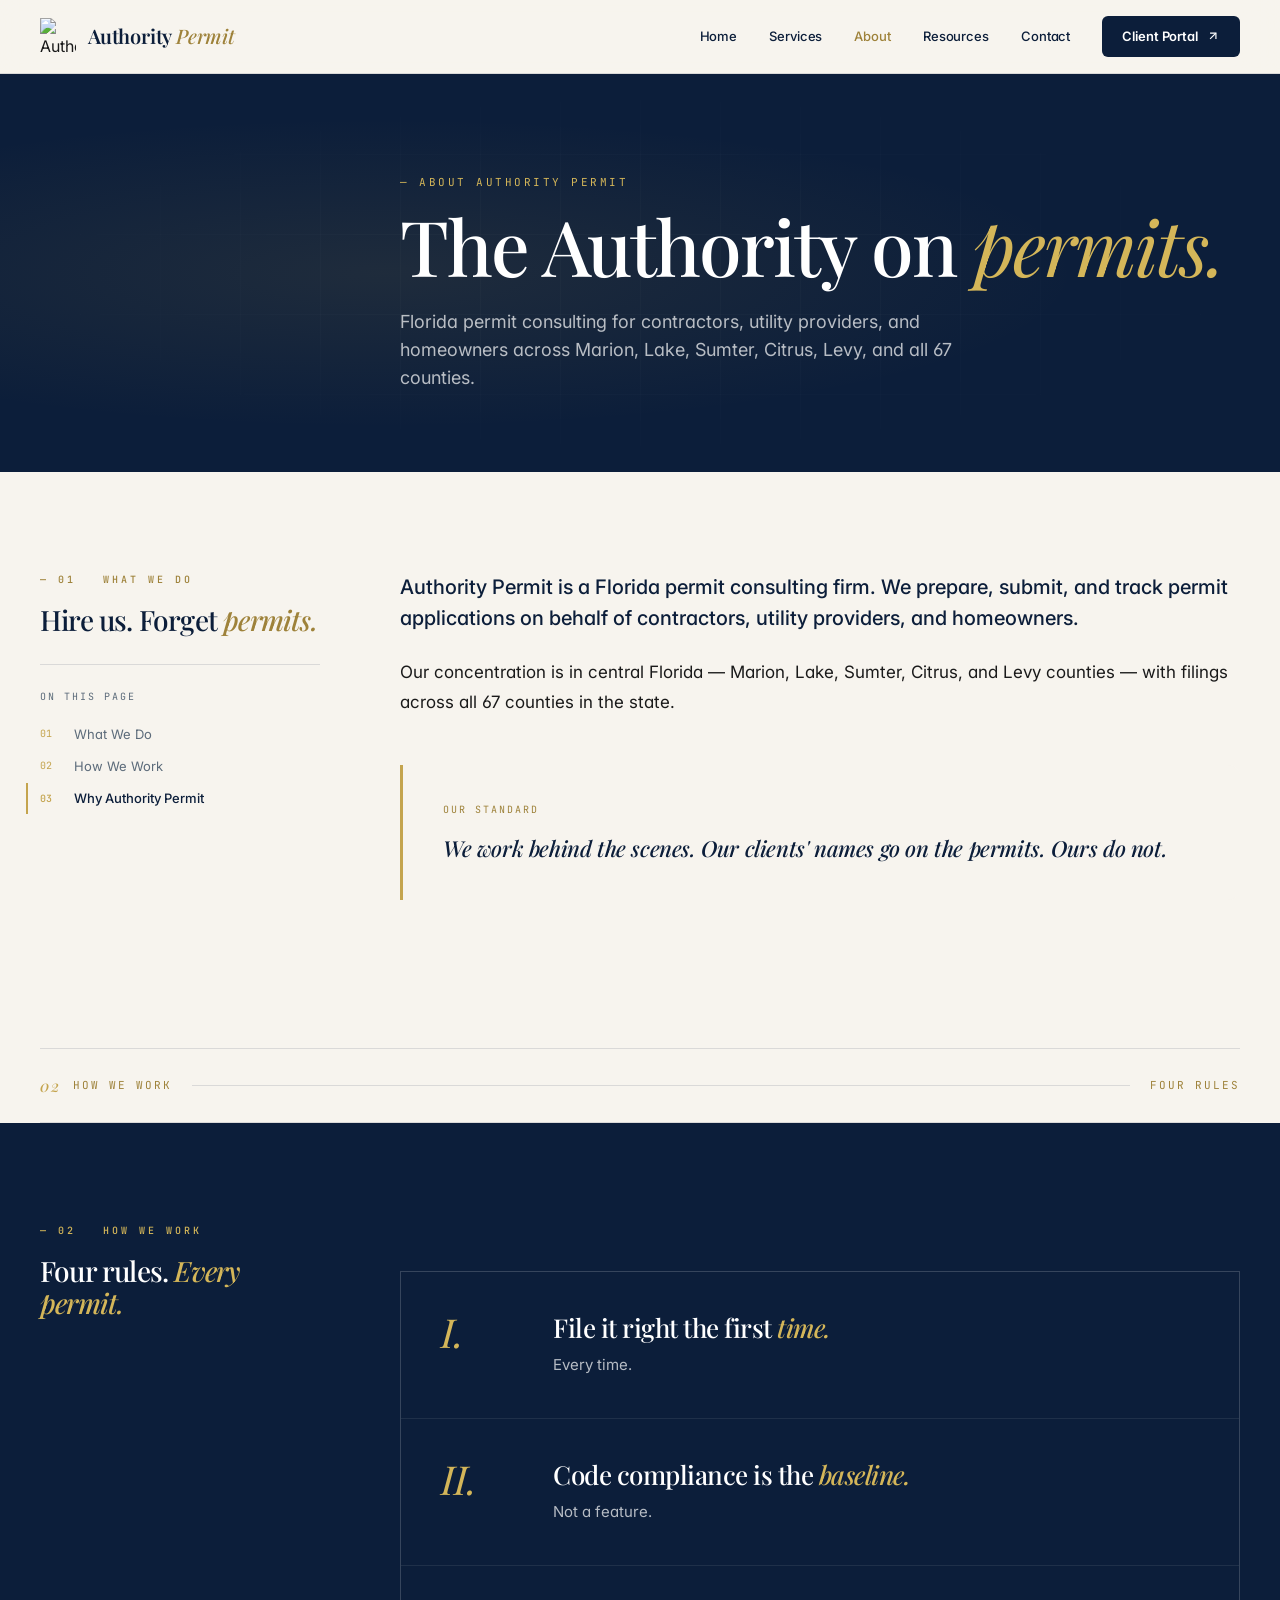
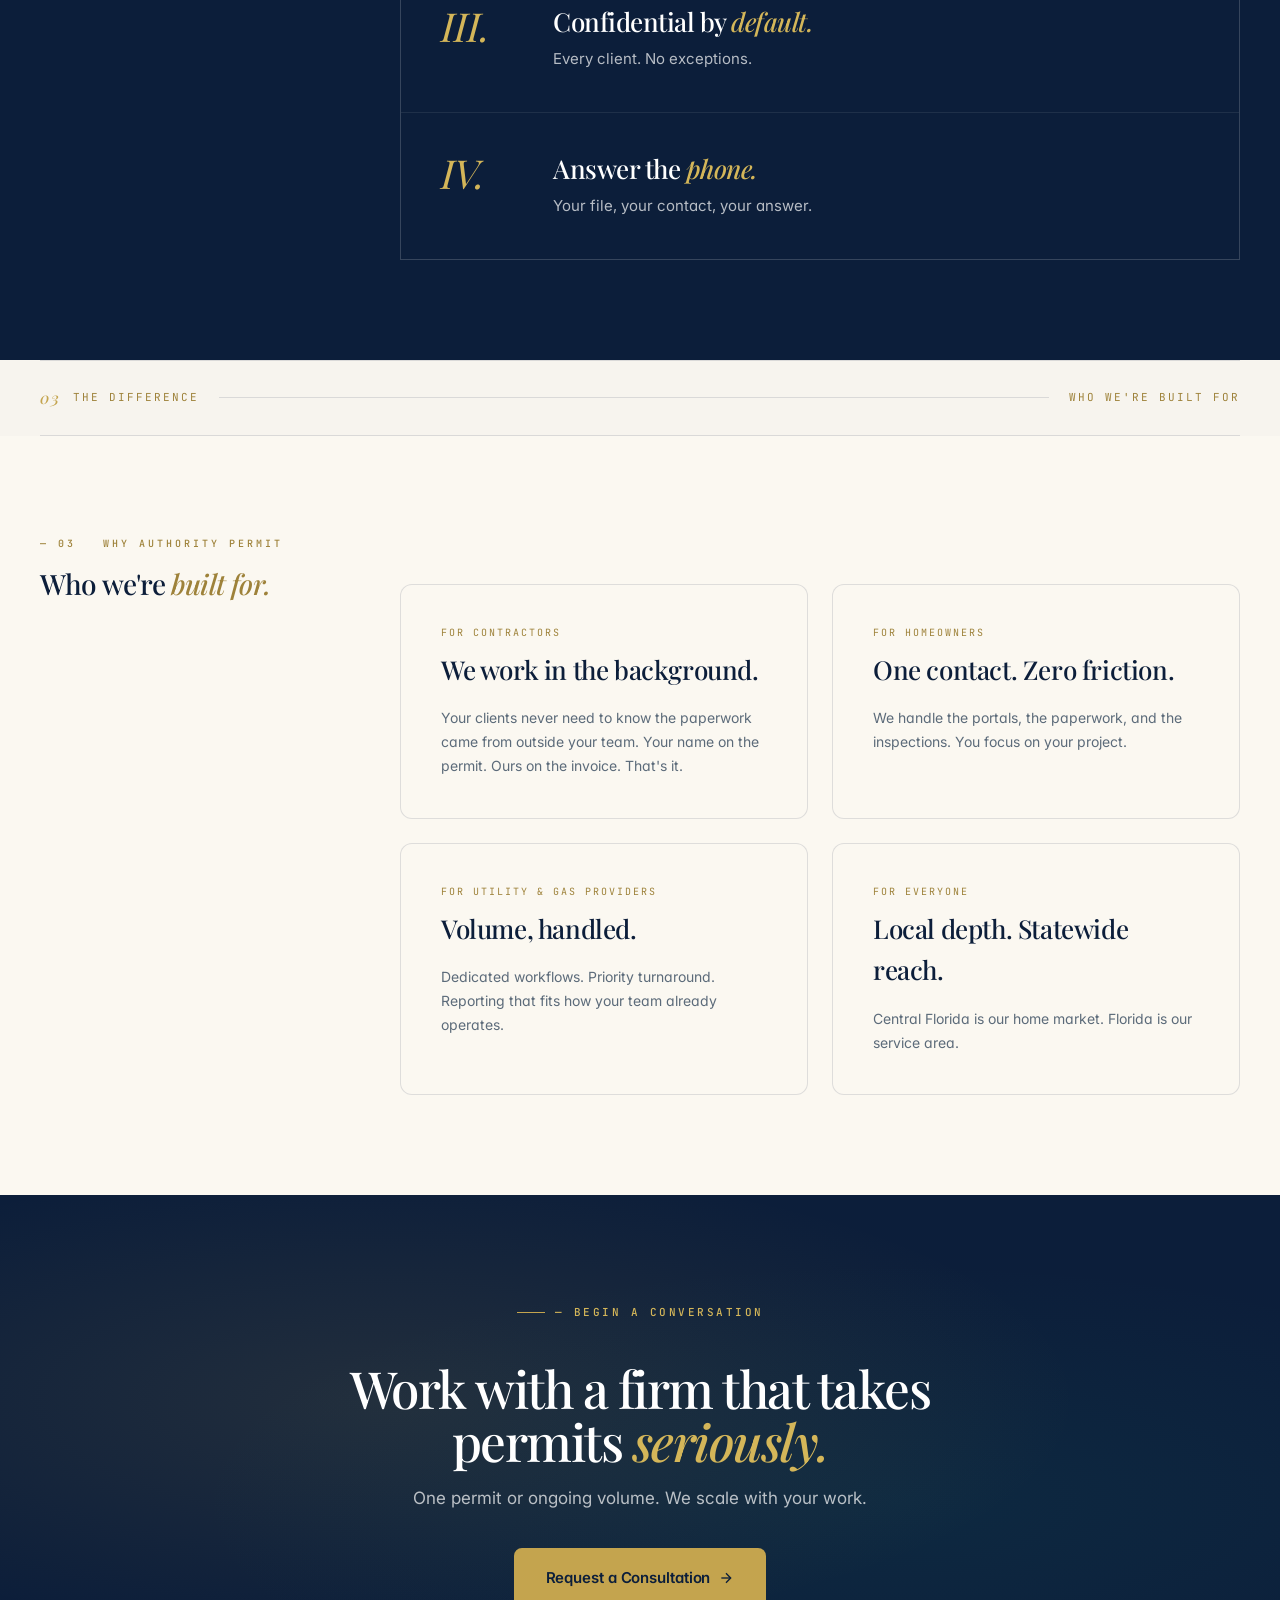
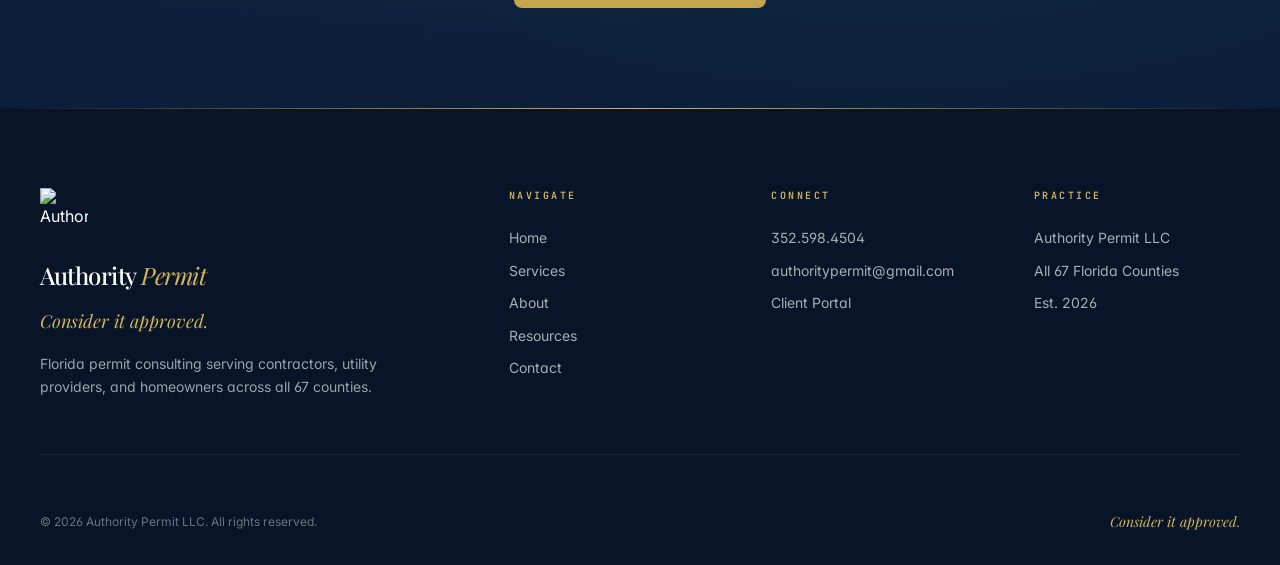
==== about.html @ 2cef074a "Add files via upload" ====
<!DOCTYPE html>
<html lang="en">
<head>
<meta charset="UTF-8">
<meta name="viewport" content="width=device-width, initial-scale=1.0">
<title>About | Authority Permit LLC &mdash; The Authority on Permits</title>
<meta name="description" content="Authority Permit is a Florida permit consulting firm serving contractors and homeowners across Marion, Lake, Sumter, Citrus, Levy, and all 67 counties. Discreet, professional, confidential.">
<meta name="keywords" content="Authority Permit LLC, Florida permit firm, central Florida permit consulting, Marion County permit firm, Lake County permit firm, Ocala permit consulting, confidential permit services Florida, permit expediter behind the scenes">
<meta name="geo.region" content="US-FL">
<meta property="og:title" content="About Authority Permit LLC">
<meta property="og:description" content="The Authority on permits. A Florida permit consulting firm serving contractors and homeowners across all 67 counties.">
<meta property="og:type" content="website">
<meta property="og:url" content="https://authoritypermit.com/about.html">
<link rel="canonical" href="https://authoritypermit.com/about.html">
<link rel="icon" type="image/png" href="logo-crest.png">
<link rel="preconnect" href="https://fonts.googleapis.com">
<link rel="preconnect" href="https://fonts.gstatic.com" crossorigin>
<link href="https://fonts.googleapis.com/css2?family=Playfair+Display:ital,wght@0,400;0,500;0,600;1,400;1,500&family=Inter:wght@400;500;600;700&family=JetBrains+Mono:wght@400;500;600&display=swap" rel="stylesheet">
<link rel="stylesheet" href="styles.css">
</head>
<body>

<nav class="topbar">
  <a href="index.html" class="topbar-brand">
    <img src="logo-crest.png" alt="Authority Permit LLC" class="topbar-logo">
    <div class="topbar-brand-name">Authority <span class="italic">Permit</span></div>
  </a>
  <button class="topbar-toggle" aria-label="Menu">
    <span></span><span></span><span></span>
  </button>
  <div class="topbar-links">
    <a href="index.html">Home</a>
    <a href="services.html">Services</a>
    <a href="about.html" class="active">About</a>
    <a href="resources.html">Resources</a>
    <a href="contact.html">Contact</a>
    <a href="https://authoritypermit.base44.app" class="topbar-cta" target="_blank" rel="noopener">
      Client Portal
      <svg viewBox="0 0 24 24" fill="none" stroke="currentColor" stroke-width="2"><line x1="7" y1="17" x2="17" y2="7"/><polyline points="7 7 17 7 17 17"/></svg>
    </a>
  </div>
</nav>

<section class="page-header">
  <div class="page-header-grid"></div>
  <div class="page-header-inner">
    <div></div>
    <div>
      <div class="page-header-meta">&mdash; About Authority Permit</div>
      <h1 class="page-title">The Authority on <span class="italic">permits.</span></h1>
      <p class="page-sub">Florida permit consulting for contractors, utility providers, and homeowners across Marion, Lake, Sumter, Citrus, Levy, and all 67 counties.</p>
    </div>
  </div>
</section>

<section class="section section-cream" id="story">
  <div class="layout">
    <aside class="sidebar">
      <div class="sidebar-eyebrow">&mdash; 01 &nbsp; What We Do</div>
      <h2 class="sidebar-title">Hire us. Forget <span class="italic">permits.</span></h2>

      <div class="sidebar-nav" data-sticky-nav>
        <div class="sidebar-nav-label">On this page</div>
        <ul class="sidebar-nav-list">
          <li class="sidebar-nav-item" data-target="story"><span class="sidebar-nav-item-num">01</span>What We Do</li>
          <li class="sidebar-nav-item" data-target="principles"><span class="sidebar-nav-item-num">02</span>How We Work</li>
          <li class="sidebar-nav-item" data-target="why"><span class="sidebar-nav-item-num">03</span>Why Authority Permit</li>
        </ul>
      </div>
    </aside>

    <div class="about-body">
      <p>Authority Permit is a Florida permit consulting firm. We prepare, submit, and track permit applications on behalf of contractors, utility providers, and homeowners.</p>
      <p>Our concentration is in central Florida &mdash; Marion, Lake, Sumter, Citrus, and Levy counties &mdash; with filings across all 67 counties in the state.</p>
      <div class="about-callout">
        <div class="about-callout-label">Our Standard</div>
        <div class="about-callout-text">We work behind the scenes. Our clients' names go on the permits. Ours do not.</div>
      </div>
    </div>
  </div>
</section>

<div class="section-divider">
  <div class="section-divider-inner">
    <span class="section-divider-mark">
      <span class="section-divider-mark-num">02</span>
      How We Work
    </span>
    <span class="section-divider-line"></span>
    <span class="section-divider-mark">Four Rules</span>
  </div>
</div>

<section class="section section-navy" id="principles">
  <div class="layout">
    <aside class="sidebar">
      <div class="sidebar-eyebrow light">&mdash; 02 &nbsp; How We Work</div>
      <h2 class="sidebar-title light">Four rules. <span class="italic">Every permit.</span></h2>
    </aside>

    <div>
      <div class="principles-stack">
        <div class="principle-row">
          <div class="principle-row-num">I.</div>
          <div>
            <h3>File it right the first <span class="italic">time.</span></h3>
            <p>Every time.</p>
          </div>
        </div>
        <div class="principle-row">
          <div class="principle-row-num">II.</div>
          <div>
            <h3>Code compliance is the <span class="italic">baseline.</span></h3>
            <p>Not a feature.</p>
          </div>
        </div>
        <div class="principle-row">
          <div class="principle-row-num">III.</div>
          <div>
            <h3>Confidential by <span class="italic">default.</span></h3>
            <p>Every client. No exceptions.</p>
          </div>
        </div>
        <div class="principle-row">
          <div class="principle-row-num">IV.</div>
          <div>
            <h3>Answer the <span class="italic">phone.</span></h3>
            <p>Your file, your contact, your answer.</p>
          </div>
        </div>
      </div>
    </div>
  </div>
</section>

<div class="section-divider">
  <div class="section-divider-inner">
    <span class="section-divider-mark">
      <span class="section-divider-mark-num">03</span>
      The Difference
    </span>
    <span class="section-divider-line"></span>
    <span class="section-divider-mark">Who We're Built For</span>
  </div>
</div>

<section class="section section-ivory" id="why">
  <div class="layout">
    <aside class="sidebar">
      <div class="sidebar-eyebrow">&mdash; 03 &nbsp; Why Authority Permit</div>
      <h2 class="sidebar-title">Who we're <span class="italic">built for.</span></h2>
    </aside>

    <div>
      <div class="leadership-stack">
        <div class="leader-card">
          <div class="leader-role">For Contractors</div>
          <h3>We work in the <span class="italic">background.</span></h3>
          <p>Your clients never need to know the paperwork came from outside your team. Your name on the permit. Ours on the invoice. That's it.</p>
        </div>
        <div class="leader-card">
          <div class="leader-role">For Homeowners</div>
          <h3>One contact. <span class="italic">Zero friction.</span></h3>
          <p>We handle the portals, the paperwork, and the inspections. You focus on your project.</p>
        </div>
        <div class="leader-card">
          <div class="leader-role">For Utility &amp; Gas Providers</div>
          <h3>Volume, <span class="italic">handled.</span></h3>
          <p>Dedicated workflows. Priority turnaround. Reporting that fits how your team already operates.</p>
        </div>
        <div class="leader-card">
          <div class="leader-role">For Everyone</div>
          <h3>Local depth. <span class="italic">Statewide reach.</span></h3>
          <p>Central Florida is our home market. Florida is our service area.</p>
        </div>
      </div>
    </div>
  </div>
</section>

<section class="cta-band">
  <div class="cta-band-inner">
    <div class="section-eyebrow light" style="justify-content: center;">&mdash; Begin a Conversation</div>
    <h2 class="cta-band-title">Work with a firm that takes permits <span class="italic">seriously.</span></h2>
    <p class="cta-band-text">One permit or ongoing volume. We scale with your work.</p>
    <a href="contact.html" class="btn btn-gold btn-lg">
      Request a Consultation
      <svg viewBox="0 0 24 24" fill="none" stroke="currentColor" stroke-width="2"><line x1="5" y1="12" x2="19" y2="12"/><polyline points="12 5 19 12 12 19"/></svg>
    </a>
  </div>
</section>

<footer class="footer">
  <div class="footer-inner">
    <div class="footer-top">
      <div class="footer-brand-block">
        <img src="logo-crest.png" alt="Authority Permit" class="footer-logo">
        <div class="footer-brand-name">Authority <span class="italic">Permit</span></div>
        <div class="footer-tagline">Consider it approved.</div>
        <p class="footer-desc">Florida permit consulting serving contractors, utility providers, and homeowners across all 67 counties.</p>
      </div>
      <div class="footer-col">
        <h4>Navigate</h4>
        <a href="index.html">Home</a>
        <a href="services.html">Services</a>
        <a href="about.html">About</a>
        <a href="resources.html">Resources</a>
        <a href="contact.html">Contact</a>
      </div>
      <div class="footer-col">
        <h4>Connect</h4>
        <a href="tel:3525984504">352.598.4504</a>
        <a href="mailto:authoritypermit@gmail.com">authoritypermit@gmail.com</a>
        <a href="https://authoritypermit.base44.app" target="_blank" rel="noopener">Client Portal</a>
      </div>
      <div class="footer-col">
        <h4>Practice</h4>
        <div class="footer-item">Authority Permit LLC</div>
        <div class="footer-item">All 67 Florida Counties</div>
        <div class="footer-item">Est. 2026</div>
      </div>
    </div>
    <div class="footer-bottom">
      <div>&copy; 2026 Authority Permit LLC. All rights reserved.</div>
      <div class="footer-bottom-tagline">Consider it approved.</div>
    </div>
  </div>
</footer>

<script src="script.js"></script>
</body>
</html>
---- styles.css ----
/* ============================================================
   AUTHORITY PERMIT LLC — v3
   Authoritative. Modern. Efficient.
   ============================================================ */

:root {
  --navy: #0C1E3A;
  --navy-deep: #081529;
  --navy-mid: #163350;
  --navy-light: #1E4267;
  --teal: #1A8A7D;
  --teal-pale: #E8F6F4;
  --gold: #C4A44E;
  --gold-bright: #D4B659;
  --gold-deep: #9E823A;
  --gold-pale: #F4ECD4;
  --cream: #F7F4EE;
  --cream-warm: #EFE9DC;
  --ivory: #FBF8F1;
  --charcoal: #1A1A1A;
  --slate: #5C6B7A;
  --slate-light: #8CA3B8;
  --rule: rgba(12, 30, 58, 0.12);
  --rule-strong: rgba(12, 30, 58, 0.2);

  --serif: 'Playfair Display', Georgia, serif;
  --sans: 'Inter', -apple-system, BlinkMacSystemFont, sans-serif;
  --mono: 'JetBrains Mono', 'SF Mono', Menlo, monospace;

  --sidebar-width: 280px;
  --content-max: 820px;
}

* { margin: 0; padding: 0; box-sizing: border-box; }
html { scroll-behavior: smooth; }

body {
  font-family: var(--sans);
  background: var(--cream);
  color: var(--charcoal);
  -webkit-font-smoothing: antialiased;
  -moz-osx-font-smoothing: grayscale;
  line-height: 1.6;
  font-feature-settings: 'ss01', 'cv11';
  overflow-x: hidden;
}

img { max-width: 100%; display: block; }
a { color: inherit; text-decoration: none; }

/* ============================================================
   TOP BAR (minimal, sticky)
   ============================================================ */

.topbar {
  position: sticky;
  top: 0;
  z-index: 100;
  background: rgba(247, 244, 238, 0.95);
  backdrop-filter: blur(20px);
  -webkit-backdrop-filter: blur(20px);
  border-bottom: 1px solid var(--rule);
  padding: 16px 40px;
  display: flex;
  align-items: center;
  justify-content: space-between;
  gap: 24px;
}

.topbar-brand {
  display: flex;
  align-items: center;
  gap: 12px;
}
.topbar-logo {
  width: 36px;
  height: 36px;
}
.topbar-brand-name {
  font-family: var(--serif);
  font-size: 20px;
  font-weight: 600;
  color: var(--navy);
  letter-spacing: -0.2px;
}
.topbar-brand-name .italic {
  font-style: italic;
  color: var(--gold-deep);
  font-weight: 500;
}

.topbar-links {
  display: flex;
  align-items: center;
  gap: 32px;
}
.topbar-links a {
  font-size: 13px;
  font-weight: 500;
  color: var(--navy);
  letter-spacing: -0.1px;
  transition: color 0.2s;
}
.topbar-links a:hover { color: var(--gold-deep); }
.topbar-links a.active { color: var(--gold-deep); }

.topbar-cta {
  background: var(--navy) !important;
  color: white !important;
  padding: 10px 20px !important;
  border-radius: 6px;
  font-weight: 600 !important;
  font-size: 13px !important;
  display: inline-flex;
  align-items: center;
  gap: 8px;
  transition: all 0.2s !important;
}
.topbar-cta:hover {
  background: var(--gold-deep) !important;
  color: white !important;
}
.topbar-cta svg { width: 14px; height: 14px; }

.topbar-toggle {
  display: none;
  background: none;
  border: none;
  cursor: pointer;
  padding: 8px;
  flex-direction: column;
  gap: 5px;
}
.topbar-toggle span {
  display: block;
  width: 22px;
  height: 2px;
  background: var(--navy);
}

/* ============================================================
   HERO
   ============================================================ */

.hero {
  position: relative;
  background: var(--navy);
  color: white;
  padding: 120px 40px 100px;
  overflow: hidden;
}

.hero-bg {
  position: absolute;
  inset: 0;
  pointer-events: none;
  background:
    radial-gradient(ellipse at 25% 40%, rgba(26, 138, 125, 0.15) 0%, transparent 55%),
    radial-gradient(ellipse at 75% 60%, rgba(196, 164, 78, 0.1) 0%, transparent 55%);
}

.hero-grid {
  position: absolute;
  inset: 0;
  background-image:
    linear-gradient(rgba(255,255,255,0.025) 1px, transparent 1px),
    linear-gradient(90deg, rgba(255,255,255,0.025) 1px, transparent 1px);
  background-size: 80px 80px;
  mask-image: radial-gradient(ellipse at center, black 30%, transparent 75%);
  -webkit-mask-image: radial-gradient(ellipse at center, black 30%, transparent 75%);
}

.hero-inner {
  position: relative;
  z-index: 2;
  max-width: 900px;
  margin: 0 auto;
  text-align: center;
}

.hero-inner .hero-tag,
.hero-inner .hero-actions {
  justify-content: center;
}

.hero-inner .hero-sub {
  margin-left: auto;
  margin-right: auto;
}

.hero-tag {
  display: inline-flex;
  align-items: center;
  gap: 10px;
  padding: 6px 14px;
  background: rgba(196, 164, 78, 0.12);
  border: 1px solid rgba(196, 164, 78, 0.3);
  border-radius: 100px;
  margin-bottom: 32px;
}
.hero-tag-dot {
  width: 6px;
  height: 6px;
  background: var(--gold-bright);
  border-radius: 50%;
  box-shadow: 0 0 8px var(--gold-bright);
  animation: pulse 2s ease-in-out infinite;
}
@keyframes pulse {
  0%, 100% { opacity: 1; }
  50% { opacity: 0.4; }
}
.hero-tag-text {
  font-size: 12px;
  font-weight: 500;
  color: var(--gold-bright);
  letter-spacing: 0.5px;
}

.hero-title {
  font-family: var(--serif);
  font-size: clamp(48px, 6.5vw, 88px);
  font-weight: 500;
  line-height: 1;
  letter-spacing: -2px;
  color: white;
  margin-bottom: 28px;
}
.hero-title .italic {
  font-style: italic;
  font-weight: 400;
  color: var(--gold-bright);
}

.hero-sub {
  font-size: 18px;
  color: rgba(255, 255, 255, 0.75);
  line-height: 1.6;
  max-width: 540px;
  margin-bottom: 40px;
  font-weight: 400;
}

.hero-actions {
  display: flex;
  gap: 12px;
  flex-wrap: wrap;
}

.hero-meta {
  position: relative;
  padding: 36px;
  background: rgba(255, 255, 255, 0.03);
  border: 1px solid rgba(196, 164, 78, 0.2);
  border-radius: 16px;
  backdrop-filter: blur(8px);
}
.hero-meta::before {
  content: '';
  position: absolute;
  top: -1px;
  left: 20%;
  right: 20%;
  height: 1px;
  background: linear-gradient(90deg, transparent, var(--gold-bright), transparent);
}

.hero-meta-label {
  font-family: var(--mono);
  font-size: 11px;
  color: var(--gold-bright);
  letter-spacing: 2px;
  text-transform: uppercase;
  margin-bottom: 20px;
}

.hero-meta-stats {
  display: grid;
  gap: 24px;
}

.hero-stat {
  padding-bottom: 20px;
  border-bottom: 1px solid rgba(255, 255, 255, 0.08);
}
.hero-stat:last-child { padding-bottom: 0; border-bottom: none; }

.hero-stat-value {
  font-family: var(--serif);
  font-size: 36px;
  font-weight: 500;
  color: white;
  line-height: 1;
  margin-bottom: 6px;
  letter-spacing: -1px;
}
.hero-stat-value .italic {
  font-style: italic;
  color: var(--gold-bright);
}
.hero-stat-label {
  font-size: 13px;
  color: rgba(255, 255, 255, 0.6);
  letter-spacing: 0.2px;
}

/* ============================================================
   BUTTONS
   ============================================================ */

.btn {
  display: inline-flex;
  align-items: center;
  justify-content: center;
  gap: 8px;
  padding: 14px 24px;
  font-family: var(--sans);
  font-size: 14px;
  font-weight: 600;
  letter-spacing: -0.1px;
  border: none;
  border-radius: 8px;
  cursor: pointer;
  transition: all 0.2s cubic-bezier(0.4, 0, 0.2, 1);
  text-decoration: none;
  white-space: nowrap;
}
.btn svg { width: 16px; height: 16px; }

.btn-gold {
  background: var(--gold);
  color: var(--navy);
}
.btn-gold:hover {
  background: var(--gold-bright);
  transform: translateY(-1px);
  box-shadow: 0 8px 24px rgba(196, 164, 78, 0.3);
}

.btn-outline-light {
  background: rgba(255, 255, 255, 0.05);
  color: white;
  border: 1px solid rgba(255, 255, 255, 0.2);
  backdrop-filter: blur(8px);
}
.btn-outline-light:hover {
  background: rgba(255, 255, 255, 0.1);
  border-color: var(--gold-bright);
}

.btn-navy {
  background: var(--navy);
  color: white;
}
.btn-navy:hover {
  background: var(--navy-deep);
  transform: translateY(-1px);
  box-shadow: 0 8px 24px rgba(12, 30, 58, 0.25);
}

.btn-ghost-dark {
  background: transparent;
  color: var(--navy);
  border: 1px solid var(--rule-strong);
}
.btn-ghost-dark:hover {
  background: var(--navy);
  color: white;
  border-color: var(--navy);
}

.btn-lg { padding: 18px 32px; font-size: 15px; }
.btn-full { width: 100%; }

/* ============================================================
   SECTION SYSTEM WITH DISTINCTIVE BREAKS
   ============================================================ */

.section {
  padding: 100px 40px;
  position: relative;
}

.section-cream { background: var(--cream); }
.section-ivory { background: var(--ivory); }
.section-navy { background: var(--navy); color: white; }

/* Distinctive section breaks */
.section-break-top {
  position: absolute;
  top: -1px;
  left: 0;
  right: 0;
  height: 80px;
  pointer-events: none;
  overflow: hidden;
}

.section-divider {
  display: flex;
  align-items: center;
  justify-content: center;
  padding: 0 40px;
  margin: 0;
  position: relative;
  background: inherit;
}

.section-divider-inner {
  max-width: 1200px;
  width: 100%;
  display: flex;
  align-items: center;
  gap: 20px;
  padding: 24px 0;
  border-top: 1px solid var(--rule);
  border-bottom: 1px solid var(--rule);
}

.section-divider-mark {
  display: flex;
  align-items: center;
  gap: 12px;
  font-family: var(--mono);
  font-size: 11px;
  letter-spacing: 2px;
  color: var(--gold-deep);
  text-transform: uppercase;
}
.section-divider-mark-num {
  font-family: var(--serif);
  font-style: italic;
  font-size: 16px;
  color: var(--gold);
  font-weight: 500;
}
.section-divider-line {
  flex: 1;
  height: 1px;
  background: var(--rule);
}

/* ============================================================
   LAYOUT WITH STICKY SIDEBAR
   ============================================================ */

.layout {
  max-width: 1280px;
  margin: 0 auto;
  display: grid;
  grid-template-columns: var(--sidebar-width) 1fr;
  gap: 80px;
  align-items: start;
}

.sidebar {
  position: sticky;
  top: 100px;
  align-self: start;
}

.sidebar-eyebrow {
  font-family: var(--mono);
  font-size: 10px;
  font-weight: 500;
  letter-spacing: 3px;
  color: var(--gold-deep);
  text-transform: uppercase;
  margin-bottom: 16px;
}
.sidebar-eyebrow.light { color: var(--gold-bright); }

.sidebar-title {
  font-family: var(--serif);
  font-size: 28px;
  font-weight: 500;
  color: var(--navy);
  line-height: 1.15;
  letter-spacing: -0.8px;
  margin-bottom: 20px;
}
.sidebar-title.light { color: white; }
.sidebar-title .italic {
  font-style: italic;
  color: var(--gold-deep);
}
.sidebar-title.light .italic { color: var(--gold-bright); }

.sidebar-text {
  font-size: 14px;
  color: var(--slate);
  line-height: 1.65;
  margin-bottom: 24px;
}
.sidebar-text.light { color: rgba(255, 255, 255, 0.7); }

.sidebar-nav {
  margin-top: 28px;
  border-top: 1px solid var(--rule);
  padding-top: 24px;
}
.sidebar-nav.light { border-color: rgba(255, 255, 255, 0.1); }

.sidebar-nav-label {
  font-family: var(--mono);
  font-size: 10px;
  letter-spacing: 2px;
  color: var(--slate);
  text-transform: uppercase;
  margin-bottom: 14px;
}
.sidebar-nav.light .sidebar-nav-label { color: rgba(255, 255, 255, 0.5); }

.sidebar-nav-list {
  list-style: none;
  padding: 0;
  display: flex;
  flex-direction: column;
  gap: 2px;
}

.sidebar-nav-item {
  display: flex;
  align-items: center;
  gap: 10px;
  padding: 6px 0;
  font-size: 13px;
  color: var(--slate);
  line-height: 1.4;
  cursor: pointer;
  transition: all 0.2s;
  border-left: 2px solid transparent;
  padding-left: 12px;
  margin-left: -14px;
}
.sidebar-nav.light .sidebar-nav-item { color: rgba(255, 255, 255, 0.55); }

.sidebar-nav-item-num {
  font-family: var(--mono);
  font-size: 10px;
  color: var(--gold);
  min-width: 24px;
}

.sidebar-nav-item:hover {
  color: var(--navy);
}
.sidebar-nav.light .sidebar-nav-item:hover {
  color: white;
}

.sidebar-nav-item.active {
  color: var(--navy);
  border-left-color: var(--gold);
  font-weight: 500;
}
.sidebar-nav.light .sidebar-nav-item.active {
  color: white;
}

/* ============================================================
   SECTION HEADERS & TYPOGRAPHY
   ============================================================ */

.section-eyebrow {
  display: inline-flex;
  align-items: center;
  gap: 10px;
  font-family: var(--mono);
  font-size: 11px;
  font-weight: 500;
  letter-spacing: 2.5px;
  color: var(--gold-deep);
  text-transform: uppercase;
  margin-bottom: 20px;
}
.section-eyebrow.light { color: var(--gold-bright); }

.section-eyebrow::before {
  content: '';
  width: 28px;
  height: 1px;
  background: var(--gold);
}

.section-title {
  font-family: var(--serif);
  font-size: clamp(32px, 4vw, 52px);
  font-weight: 500;
  line-height: 1.05;
  letter-spacing: -1.4px;
  color: var(--navy);
  margin-bottom: 24px;
}
.section-title.light { color: white; }
.section-title .italic {
  font-style: italic;
  font-weight: 400;
  color: var(--gold-deep);
}
.section-title.light .italic { color: var(--gold-bright); }

.section-lede {
  font-size: 18px;
  color: var(--slate);
  line-height: 1.55;
  max-width: 620px;
  font-weight: 400;
}
.section-lede.light { color: rgba(255, 255, 255, 0.7); }

/* ============================================================
   HOMEPAGE VALUE CARDS
   ============================================================ */

.value-stack {
  display: grid;
  gap: 1px;
  background: var(--rule);
  border: 1px solid var(--rule);
  margin-top: 48px;
}

.value-row {
  display: grid;
  grid-template-columns: 80px 1fr auto;
  gap: 32px;
  padding: 36px 40px;
  background: var(--ivory);
  align-items: center;
  transition: all 0.25s;
  position: relative;
}
.value-row:hover {
  background: white;
}

.value-row-num {
  font-family: var(--serif);
  font-size: 40px;
  font-style: italic;
  font-weight: 400;
  color: var(--gold);
  line-height: 1;
  letter-spacing: -1px;
}

.value-row-body h3 {
  font-family: var(--serif);
  font-size: 24px;
  font-weight: 500;
  color: var(--navy);
  margin-bottom: 6px;
  line-height: 1.2;
  letter-spacing: -0.4px;
}

.value-row-body p {
  font-size: 14px;
  color: var(--slate);
  line-height: 1.55;
  max-width: 620px;
}

.value-row-arrow {
  width: 36px;
  height: 36px;
  border: 1px solid var(--rule);
  border-radius: 50%;
  display: flex;
  align-items: center;
  justify-content: center;
  color: var(--slate);
  transition: all 0.25s;
  flex-shrink: 0;
}
.value-row:hover .value-row-arrow {
  background: var(--navy);
  border-color: var(--navy);
  color: var(--gold-bright);
}
.value-row-arrow svg { width: 14px; height: 14px; }

/* ============================================================
   SERVICES GRID
   ============================================================ */

.services-grid {
  display: grid;
  grid-template-columns: repeat(3, 1fr);
  gap: 1px;
  background: rgba(255, 255, 255, 0.08);
  border: 1px solid rgba(255, 255, 255, 0.1);
  margin-top: 48px;
}

.service-card {
  background: var(--navy);
  padding: 36px 32px;
  transition: all 0.3s;
  position: relative;
  cursor: default;
  display: flex;
  flex-direction: column;
  gap: 14px;
  min-height: 220px;
}
.service-card:hover {
  background: var(--navy-mid);
}

.service-card-num {
  font-family: var(--mono);
  font-size: 11px;
  color: var(--gold-bright);
  letter-spacing: 2px;
  font-weight: 500;
}

.service-card h3 {
  font-family: var(--serif);
  font-size: 22px;
  color: white;
  font-weight: 500;
  line-height: 1.2;
  letter-spacing: -0.4px;
  margin-top: auto;
}

.service-card p {
  font-size: 14px;
  color: rgba(255, 255, 255, 0.65);
  line-height: 1.55;
}

.service-card-tag {
  position: absolute;
  top: 16px;
  right: 16px;
  padding: 4px 10px;
  background: rgba(196, 164, 78, 0.15);
  border: 1px solid rgba(196, 164, 78, 0.3);
  border-radius: 100px;
  font-family: var(--mono);
  font-size: 9px;
  font-weight: 600;
  letter-spacing: 1px;
  color: var(--gold-bright);
  text-transform: uppercase;
}

/* ============================================================
   SERVICE AREA BAND (SEO)
   ============================================================ */

.service-area-band {
  background: var(--ivory);
  padding: 80px 40px;
  border-top: 1px solid var(--rule);
}

.service-area-inner {
  max-width: 1200px;
  margin: 0 auto;
}

.service-area-title {
  font-family: var(--serif);
  font-size: clamp(28px, 3.2vw, 40px);
  color: var(--navy);
  font-weight: 500;
  line-height: 1.1;
  letter-spacing: -1px;
  margin: 16px 0 14px;
}
.service-area-title .italic {
  font-style: italic;
  color: var(--gold-deep);
}

.service-area-lede {
  font-size: 16px;
  color: var(--slate);
  line-height: 1.6;
  max-width: 720px;
  margin-bottom: 40px;
}

.service-area-grid {
  display: grid;
  grid-template-columns: repeat(3, 1fr);
  gap: 1px;
  background: var(--rule);
  border: 1px solid var(--rule);
}

.area-region {
  background: white;
  padding: 24px 28px;
  transition: background 0.2s;
}
.area-region:hover {
  background: var(--cream);
}

.area-region-highlight {
  background: var(--navy);
  color: white;
}
.area-region-highlight:hover { background: var(--navy-mid); }

.area-region-name {
  font-family: var(--serif);
  font-size: 20px;
  color: var(--navy);
  font-weight: 500;
  letter-spacing: -0.3px;
  margin-bottom: 6px;
}
.area-region-highlight .area-region-name {
  color: white;
}

.area-region-cities {
  font-size: 13px;
  color: var(--slate);
  line-height: 1.5;
}
.area-region-highlight .area-region-cities {
  color: var(--gold-bright);
  font-family: var(--mono);
  font-size: 11px;
  letter-spacing: 1px;
  text-transform: uppercase;
  font-weight: 500;
}

@media (max-width: 900px) {
  .service-area-grid { grid-template-columns: repeat(2, 1fr); }
}
@media (max-width: 560px) {
  .service-area-grid { grid-template-columns: 1fr; }
}

/* ============================================================
   PORTAL BAND
   ============================================================ */

.portal-band {
  background: var(--cream-warm);
  padding: 80px 40px;
  border-top: 1px solid var(--rule);
  border-bottom: 1px solid var(--rule);
}

.portal-band-inner {
  max-width: 1200px;
  margin: 0 auto;
  display: grid;
  grid-template-columns: 1fr auto;
  gap: 48px;
  align-items: center;
}

.portal-band-content h2 {
  font-family: var(--serif);
  font-size: clamp(28px, 3vw, 40px);
  color: var(--navy);
  font-weight: 500;
  line-height: 1.1;
  letter-spacing: -1px;
  margin-bottom: 12px;
}
.portal-band-content h2 .italic {
  font-style: italic;
  color: var(--gold-deep);
}

.portal-band-content p {
  font-size: 15px;
  color: var(--slate);
  line-height: 1.6;
  max-width: 480px;
}

/* ============================================================
   CTA BAND
   ============================================================ */

.cta-band {
  background: var(--navy);
  color: white;
  padding: 100px 40px;
  text-align: center;
  position: relative;
  overflow: hidden;
}
.cta-band::before {
  content: '';
  position: absolute;
  inset: 0;
  background:
    radial-gradient(ellipse at 30% 40%, rgba(196, 164, 78, 0.12) 0%, transparent 55%),
    radial-gradient(ellipse at 70% 60%, rgba(26, 138, 125, 0.1) 0%, transparent 55%);
}

.cta-band-inner {
  position: relative;
  max-width: 720px;
  margin: 0 auto;
}

.cta-band-title {
  font-family: var(--serif);
  font-size: clamp(32px, 4vw, 56px);
  font-weight: 500;
  color: white;
  line-height: 1.05;
  letter-spacing: -1.5px;
  margin: 20px 0 16px;
}
.cta-band-title .italic {
  font-style: italic;
  color: var(--gold-bright);
}

.cta-band-text {
  font-size: 17px;
  color: rgba(255, 255, 255, 0.7);
  line-height: 1.6;
  margin-bottom: 36px;
}

/* ============================================================
   PAGE HEADER (subpages)
   ============================================================ */

.page-header {
  background: var(--navy);
  color: white;
  padding: 100px 40px 80px;
  position: relative;
  overflow: hidden;
}
.page-header::before {
  content: '';
  position: absolute;
  inset: 0;
  background: radial-gradient(ellipse at 30% 50%, rgba(196, 164, 78, 0.1) 0%, transparent 55%);
}
.page-header-grid {
  position: absolute;
  inset: 0;
  background-image:
    linear-gradient(rgba(255,255,255,0.02) 1px, transparent 1px),
    linear-gradient(90deg, rgba(255,255,255,0.02) 1px, transparent 1px);
  background-size: 80px 80px;
  mask-image: radial-gradient(ellipse at center, black 30%, transparent 75%);
  -webkit-mask-image: radial-gradient(ellipse at center, black 30%, transparent 75%);
}

.page-header-inner {
  position: relative;
  z-index: 2;
  max-width: 1280px;
  margin: 0 auto;
  display: grid;
  grid-template-columns: var(--sidebar-width) 1fr;
  gap: 80px;
  align-items: end;
}

.page-header-meta {
  font-family: var(--mono);
  font-size: 11px;
  color: var(--gold-bright);
  letter-spacing: 2.5px;
  text-transform: uppercase;
  margin-bottom: 16px;
}

.page-title {
  font-family: var(--serif);
  font-size: clamp(40px, 6vw, 80px);
  font-weight: 500;
  color: white;
  line-height: 1;
  letter-spacing: -2px;
  margin-bottom: 24px;
}
.page-title .italic {
  font-style: italic;
  font-weight: 400;
  color: var(--gold-bright);
}

.page-sub {
  font-size: 18px;
  color: rgba(255, 255, 255, 0.7);
  line-height: 1.55;
  max-width: 600px;
}

/* ============================================================
   SERVICES PAGE
   ============================================================ */

.service-section {
  padding: 72px 0;
  border-bottom: 1px solid var(--rule);
  scroll-margin-top: 100px;
}
.service-section:first-of-type { padding-top: 8px; }
.service-section:last-child { border-bottom: none; }

.service-section-tag {
  display: inline-flex;
  align-items: center;
  gap: 8px;
  padding: 5px 12px;
  background: rgba(196, 164, 78, 0.1);
  border: 1px solid rgba(196, 164, 78, 0.25);
  border-radius: 100px;
  font-family: var(--mono);
  font-size: 10px;
  font-weight: 500;
  color: var(--gold-deep);
  letter-spacing: 1.5px;
  text-transform: uppercase;
  margin-bottom: 16px;
}

.service-section-num {
  font-family: var(--mono);
  font-size: 12px;
  color: var(--slate);
  letter-spacing: 2px;
  margin-bottom: 8px;
}

.service-section h2 {
  font-family: var(--serif);
  font-size: clamp(32px, 4vw, 48px);
  font-weight: 500;
  color: var(--navy);
  line-height: 1.05;
  letter-spacing: -1.2px;
  margin-bottom: 16px;
}
.service-section h2 .italic {
  font-style: italic;
  color: var(--gold-deep);
}

.service-section-lede {
  font-size: 18px;
  color: var(--navy);
  line-height: 1.5;
  font-weight: 500;
  margin-bottom: 24px;
  max-width: 640px;
}

.service-section-body {
  font-size: 15px;
  color: var(--slate);
  line-height: 1.7;
  max-width: 640px;
  margin-bottom: 32px;
}

.service-deliverables {
  display: grid;
  grid-template-columns: repeat(2, 1fr);
  gap: 10px;
  max-width: 640px;
}

.service-deliverable {
  display: flex;
  align-items: center;
  gap: 10px;
  padding: 10px 14px;
  background: var(--cream);
  border: 1px solid var(--rule);
  border-radius: 6px;
  font-size: 13px;
  color: var(--navy);
  font-weight: 500;
}
.service-deliverable-bullet {
  width: 6px;
  height: 6px;
  background: var(--gold);
  transform: rotate(45deg);
  flex-shrink: 0;
}

/* ============================================================
   ABOUT PAGE
   ============================================================ */

.about-body {
  font-size: 17px;
  color: var(--charcoal);
  line-height: 1.75;
}

.about-body p {
  margin-bottom: 24px;
}

.about-body p:first-of-type {
  font-size: 20px;
  color: var(--navy);
  line-height: 1.55;
  font-weight: 500;
}

.about-callout {
  margin: 48px 0;
  padding: 36px 40px;
  background: var(--cream);
  border-left: 3px solid var(--gold);
  border-radius: 0 12px 12px 0;
}

.about-callout-label {
  font-family: var(--mono);
  font-size: 10px;
  color: var(--gold-deep);
  letter-spacing: 2px;
  text-transform: uppercase;
  margin-bottom: 14px;
}

.about-callout-text {
  font-family: var(--serif);
  font-size: 22px;
  font-style: italic;
  color: var(--navy);
  line-height: 1.4;
  font-weight: 500;
  letter-spacing: -0.4px;
}

.principles-stack {
  display: flex;
  flex-direction: column;
  gap: 1px;
  background: rgba(255, 255, 255, 0.08);
  border: 1px solid rgba(255, 255, 255, 0.1);
  margin-top: 48px;
}

.principle-row {
  background: var(--navy);
  padding: 40px;
  display: grid;
  grid-template-columns: 80px 1fr;
  gap: 32px;
  transition: background 0.3s;
}
.principle-row:hover { background: var(--navy-mid); }

.principle-row-num {
  font-family: var(--serif);
  font-style: italic;
  font-size: 40px;
  color: var(--gold-bright);
  font-weight: 400;
  line-height: 1;
  letter-spacing: -1px;
}

.principle-row h3 {
  font-family: var(--serif);
  font-size: 26px;
  color: white;
  font-weight: 500;
  line-height: 1.2;
  letter-spacing: -0.5px;
  margin-bottom: 10px;
}
.principle-row h3 .italic {
  font-style: italic;
  color: var(--gold-bright);
}

.principle-row p {
  font-size: 15px;
  color: rgba(255, 255, 255, 0.7);
  line-height: 1.65;
  max-width: 640px;
}

.leadership-stack {
  display: grid;
  grid-template-columns: repeat(2, 1fr);
  gap: 24px;
  margin-top: 48px;
}

.leader-card {
  background: var(--ivory);
  border: 1px solid var(--rule);
  border-radius: 12px;
  padding: 40px;
  transition: all 0.25s;
}
.leader-card:hover {
  border-color: var(--gold);
  transform: translateY(-2px);
  box-shadow: 0 12px 32px rgba(12, 30, 58, 0.08);
}

.leader-monogram {
  width: 56px;
  height: 56px;
  background: var(--navy);
  color: var(--gold-bright);
  border-radius: 50%;
  display: flex;
  align-items: center;
  justify-content: center;
  font-family: var(--serif);
  font-size: 18px;
  font-style: italic;
  font-weight: 500;
  margin-bottom: 24px;
}

.leader-role {
  font-family: var(--mono);
  font-size: 10px;
  color: var(--gold-deep);
  letter-spacing: 2px;
  text-transform: uppercase;
  margin-bottom: 8px;
}

.leader-card h3 {
  font-family: var(--serif);
  font-size: 26px;
  color: var(--navy);
  font-weight: 500;
  margin-bottom: 16px;
  letter-spacing: -0.4px;
}

.leader-card p {
  font-size: 14px;
  color: var(--slate);
  line-height: 1.7;
}

/* ============================================================
   CONTACT PAGE
   ============================================================ */

.contact-layout {
  max-width: 1280px;
  margin: 0 auto;
  display: grid;
  grid-template-columns: var(--sidebar-width) 1fr;
  gap: 80px;
  align-items: start;
}

.contact-methods {
  margin-top: 40px;
  display: flex;
  flex-direction: column;
  gap: 2px;
}

.contact-method {
  display: flex;
  align-items: center;
  gap: 18px;
  padding: 18px 0;
  border-bottom: 1px solid var(--rule);
  transition: all 0.2s;
}
a.contact-method:hover {
  padding-left: 10px;
  border-bottom-color: var(--gold);
}
a.contact-method:hover .contact-value {
  color: var(--gold-deep);
}

.contact-icon {
  width: 40px;
  height: 40px;
  background: var(--navy);
  color: var(--gold-bright);
  border-radius: 10px;
  display: flex;
  align-items: center;
  justify-content: center;
  flex-shrink: 0;
}
.contact-icon svg { width: 18px; height: 18px; }

.contact-label {
  font-family: var(--mono);
  font-size: 10px;
  color: var(--slate);
  letter-spacing: 2px;
  text-transform: uppercase;
  margin-bottom: 2px;
}
.contact-value {
  font-family: var(--serif);
  font-size: 18px;
  color: var(--navy);
  font-weight: 500;
  line-height: 1.3;
  letter-spacing: -0.3px;
  transition: color 0.2s;
}
.contact-value .sub {
  display: block;
  font-family: var(--sans);
  font-size: 13px;
  color: var(--slate);
  font-weight: 400;
  margin-top: 2px;
  letter-spacing: 0;
}

.contact-form {
  background: var(--ivory);
  border: 1px solid var(--rule);
  border-radius: 12px;
  padding: 48px;
}

.form-header {
  margin-bottom: 32px;
  padding-bottom: 28px;
  border-bottom: 1px solid var(--rule);
}
.form-header h2 {
  font-family: var(--serif);
  font-size: 28px;
  color: var(--navy);
  font-weight: 500;
  line-height: 1.15;
  margin: 12px 0 10px;
  letter-spacing: -0.6px;
}
.form-header h2 .italic {
  font-style: italic;
  color: var(--gold-deep);
}
.form-header p {
  font-size: 14px;
  color: var(--slate);
  line-height: 1.55;
}

.form-grid {
  display: flex;
  flex-direction: column;
  gap: 18px;
}

.form-row {
  display: grid;
  grid-template-columns: 1fr 1fr;
  gap: 14px;
}

.form-field {
  display: flex;
  flex-direction: column;
  gap: 6px;
}

.form-field label {
  font-family: var(--mono);
  font-size: 10px;
  letter-spacing: 1.5px;
  text-transform: uppercase;
  font-weight: 500;
  color: var(--navy);
}

.form-field input,
.form-field select,
.form-field textarea {
  font-family: var(--sans);
  font-size: 14px;
  color: var(--navy);
  background: white;
  border: 1px solid var(--rule);
  border-radius: 8px;
  padding: 12px 14px;
  transition: all 0.2s;
  width: 100%;
}
.form-field input:focus,
.form-field select:focus,
.form-field textarea:focus {
  outline: none;
  border-color: var(--gold);
  box-shadow: 0 0 0 3px rgba(196, 164, 78, 0.1);
}

.form-field textarea {
  resize: vertical;
  min-height: 110px;
  font-family: var(--sans);
}

.form-field select {
  cursor: pointer;
  appearance: none;
  background-image: url("data:image/svg+xml,%3Csvg xmlns='http://www.w3.org/2000/svg' viewBox='0 0 24 24' fill='none' stroke='%23C4A44E' stroke-width='2'%3E%3Cpolyline points='6 9 12 15 18 9'/%3E%3C/svg%3E");
  background-position: right 14px center;
  background-repeat: no-repeat;
  background-size: 14px;
  padding-right: 38px;
}

.form-note {
  font-size: 13px;
  color: var(--slate);
  text-align: center;
  line-height: 1.5;
  margin-top: 4px;
}

.portal-card {
  margin-top: 32px;
  background: var(--navy);
  padding: 28px;
  border-radius: 12px;
  color: white;
  position: relative;
  overflow: hidden;
}
.portal-card::before {
  content: '';
  position: absolute;
  inset: 0;
  background: radial-gradient(ellipse at 30% 0%, rgba(196, 164, 78, 0.15) 0%, transparent 60%);
}
.portal-card-label {
  font-family: var(--mono);
  font-size: 10px;
  color: var(--gold-bright);
  letter-spacing: 2px;
  text-transform: uppercase;
  margin-bottom: 10px;
  position: relative;
}
.portal-card-title {
  font-family: var(--serif);
  font-size: 22px;
  color: white;
  font-weight: 500;
  line-height: 1.2;
  letter-spacing: -0.4px;
  margin-bottom: 12px;
  position: relative;
}
.portal-card-title .italic {
  font-style: italic;
  color: var(--gold-bright);
}
.portal-card-text {
  font-size: 14px;
  color: rgba(255, 255, 255, 0.7);
  line-height: 1.6;
  margin-bottom: 20px;
  position: relative;
}

/* ============================================================
   FOOTER
   ============================================================ */

.footer {
  background: var(--navy-deep);
  color: white;
  padding: 80px 40px 32px;
  position: relative;
  overflow: hidden;
}
.footer::before {
  content: '';
  position: absolute;
  top: 0;
  left: 0;
  right: 0;
  height: 1px;
  background: linear-gradient(90deg, transparent, var(--gold-bright), transparent);
}

.footer-inner {
  max-width: 1200px;
  margin: 0 auto;
}

.footer-top {
  display: grid;
  grid-template-columns: 2fr 1fr 1fr 1fr;
  gap: 56px;
  padding-bottom: 56px;
  border-bottom: 1px solid rgba(255, 255, 255, 0.08);
  margin-bottom: 32px;
}

.footer-brand-block {
  max-width: 380px;
}
.footer-logo {
  width: 48px;
  height: 48px;
  margin-bottom: 20px;
}
.footer-brand-name {
  font-family: var(--serif);
  font-size: 24px;
  color: white;
  font-weight: 500;
  margin-bottom: 12px;
  letter-spacing: -0.5px;
}
.footer-brand-name .italic {
  font-style: italic;
  color: var(--gold-bright);
  font-weight: 400;
}
.footer-tagline {
  font-family: var(--serif);
  font-size: 18px;
  font-style: italic;
  color: var(--gold-bright);
  margin-bottom: 16px;
}
.footer-desc {
  font-size: 14px;
  color: rgba(255, 255, 255, 0.6);
  line-height: 1.65;
}

.footer-col h4 {
  font-family: var(--mono);
  font-size: 10px;
  letter-spacing: 2.5px;
  text-transform: uppercase;
  color: var(--gold-bright);
  font-weight: 600;
  margin-bottom: 18px;
}

.footer-col a,
.footer-col .footer-item {
  display: block;
  font-size: 14px;
  color: rgba(255, 255, 255, 0.65);
  padding: 5px 0;
  transition: color 0.2s;
}
.footer-col a:hover { color: var(--gold-bright); }

.footer-bottom {
  display: flex;
  justify-content: space-between;
  align-items: center;
  padding-top: 24px;
  font-size: 12px;
  color: rgba(255, 255, 255, 0.4);
}
.footer-bottom-tagline {
  font-family: var(--serif);
  font-style: italic;
  color: var(--gold-bright);
  font-size: 14px;
}

/* ============================================================
   RESPONSIVE
   ============================================================ */

@media (max-width: 1100px) {
  .services-grid { grid-template-columns: repeat(2, 1fr); }

  .layout,
  .contact-layout,
  .page-header-inner {
    grid-template-columns: 1fr;
    gap: 48px;
  }

  .sidebar {
    position: static;
  }
}

/* ============================================================
   COMPLIANCE NOTE (services page, below header)
   ============================================================ */

.compliance-band {
  background: var(--cream);
  padding: 28px 40px;
  border-bottom: 1px solid var(--rule);
}

.compliance-inner {
  max-width: 1280px;
  margin: 0 auto;
  display: flex;
  align-items: flex-start;
  gap: 20px;
  font-family: var(--sans);
  font-size: 13px;
  color: var(--slate);
  line-height: 1.55;
  font-style: italic;
}

.compliance-icon {
  flex-shrink: 0;
  width: 24px;
  height: 24px;
  color: var(--gold-deep);
  margin-top: 2px;
}
.compliance-icon svg { width: 100%; height: 100%; }

/* ============================================================
   RESOURCES / FAQ PAGE
   ============================================================ */

.faq-category {
  padding: 56px 0;
  border-top: 1px solid var(--rule);
  scroll-margin-top: 100px;
}
.faq-category:first-child {
  padding-top: 8px;
  border-top: none;
}

.faq-category-header {
  margin-bottom: 32px;
}

.faq-category-num {
  font-family: var(--mono);
  font-size: 12px;
  color: var(--gold-deep);
  letter-spacing: 2.5px;
  text-transform: uppercase;
  margin-bottom: 10px;
}

.faq-category-title {
  font-family: var(--serif);
  font-size: clamp(28px, 3.4vw, 40px);
  font-weight: 500;
  color: var(--navy);
  line-height: 1.1;
  letter-spacing: -1px;
}
.faq-category-title .italic {
  font-style: italic;
  color: var(--gold-deep);
}

.faq-list {
  display: flex;
  flex-direction: column;
  gap: 2px;
  background: var(--rule);
  border: 1px solid var(--rule);
}

.faq-item {
  background: var(--ivory);
  padding: 28px 32px;
  transition: background 0.2s;
}
.faq-item:hover {
  background: white;
}

.faq-question {
  font-family: var(--serif);
  font-size: 21px;
  color: var(--navy);
  font-weight: 500;
  line-height: 1.3;
  letter-spacing: -0.3px;
  margin-bottom: 12px;
}

.faq-answer {
  font-family: var(--sans);
  font-size: 15px;
  color: var(--slate);
  line-height: 1.7;
  max-width: 720px;
}

@media (max-width: 768px) {
  .faq-item { padding: 24px 20px; }
  .faq-question { font-size: 18px; }
  .faq-answer { font-size: 14px; }

  .compliance-band { padding: 20px 24px; }
  .compliance-inner { font-size: 12px; gap: 14px; }
  .compliance-icon { width: 20px; height: 20px; }

  .topbar { padding: 14px 20px; }
  .topbar-brand-name { font-size: 18px; }

  .topbar-toggle { display: flex; }
  .topbar-links {
    display: none;
    position: absolute;
    top: 100%;
    left: 0;
    right: 0;
    background: var(--cream);
    flex-direction: column;
    align-items: stretch;
    padding: 16px 20px 20px;
    gap: 0;
    border-bottom: 1px solid var(--rule);
    box-shadow: 0 12px 32px rgba(12, 30, 58, 0.08);
  }
  .topbar-links.open { display: flex; }
  .topbar-links a {
    padding: 14px 8px;
    border-bottom: 1px solid var(--rule);
  }
  .topbar-cta { margin-top: 8px; text-align: center; }

  .hero { padding: 72px 24px 64px; }
  .hero-inner { grid-template-columns: 1fr; gap: 48px; }
  .hero-title { font-size: 48px; }
  .hero-actions { flex-direction: column; align-items: stretch; }
  .hero-actions .btn { width: 100%; }

  .page-header { padding: 72px 24px 56px; }

  .section { padding: 72px 24px; }

  .value-row {
    grid-template-columns: 60px 1fr;
    padding: 28px 24px;
    gap: 20px;
  }
  .value-row-arrow { display: none; }
  .value-row-num { font-size: 32px; }

  .services-grid { grid-template-columns: 1fr; }

  .portal-band-inner {
    grid-template-columns: 1fr;
    gap: 24px;
  }

  .principle-row {
    grid-template-columns: 60px 1fr;
    padding: 32px 24px;
    gap: 20px;
  }
  .principle-row-num { font-size: 32px; }

  .leadership-stack {
    grid-template-columns: 1fr;
    gap: 16px;
  }

  .contact-form { padding: 32px 24px; }
  .form-row { grid-template-columns: 1fr; }

  .service-deliverables { grid-template-columns: 1fr; }

  .footer-top {
    grid-template-columns: 1fr 1fr;
    gap: 32px;
  }
  .footer-brand-block { grid-column: 1 / -1; }

  .footer-bottom {
    flex-direction: column;
    gap: 10px;
    text-align: center;
  }
}
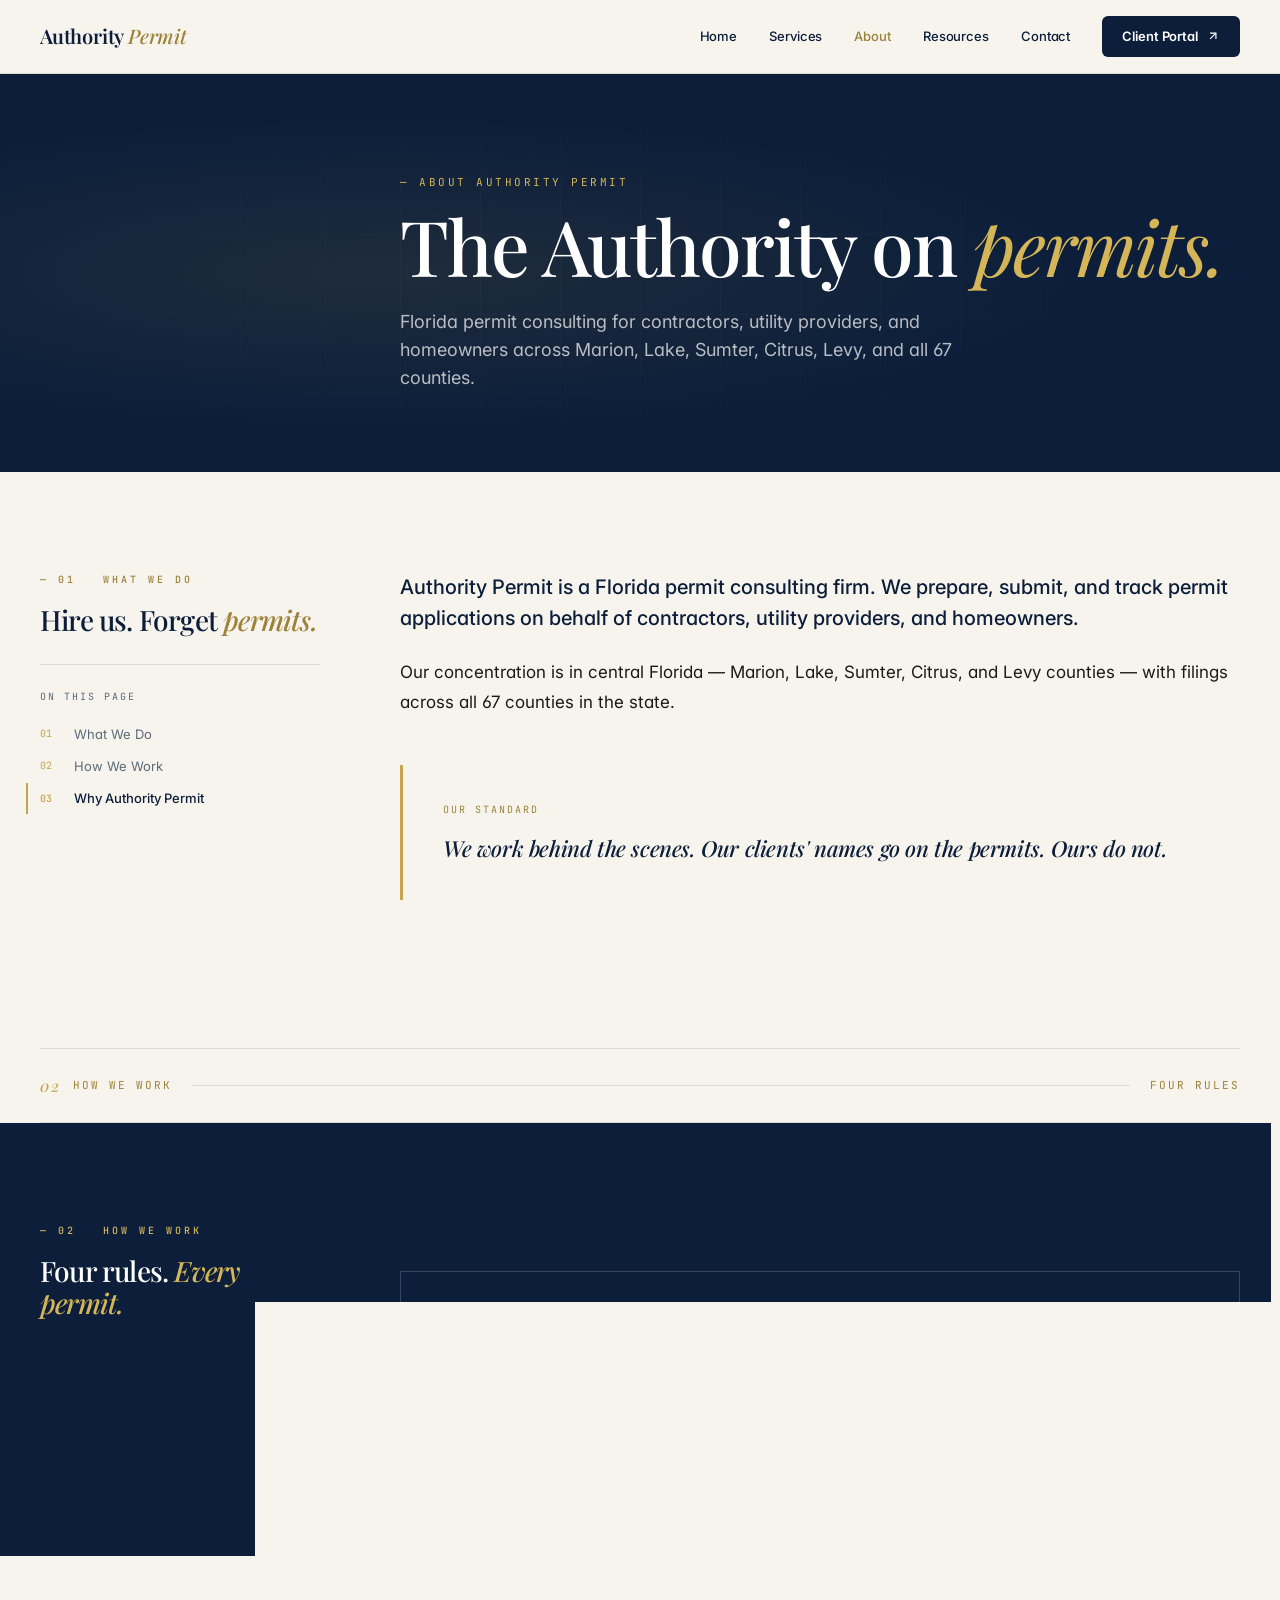
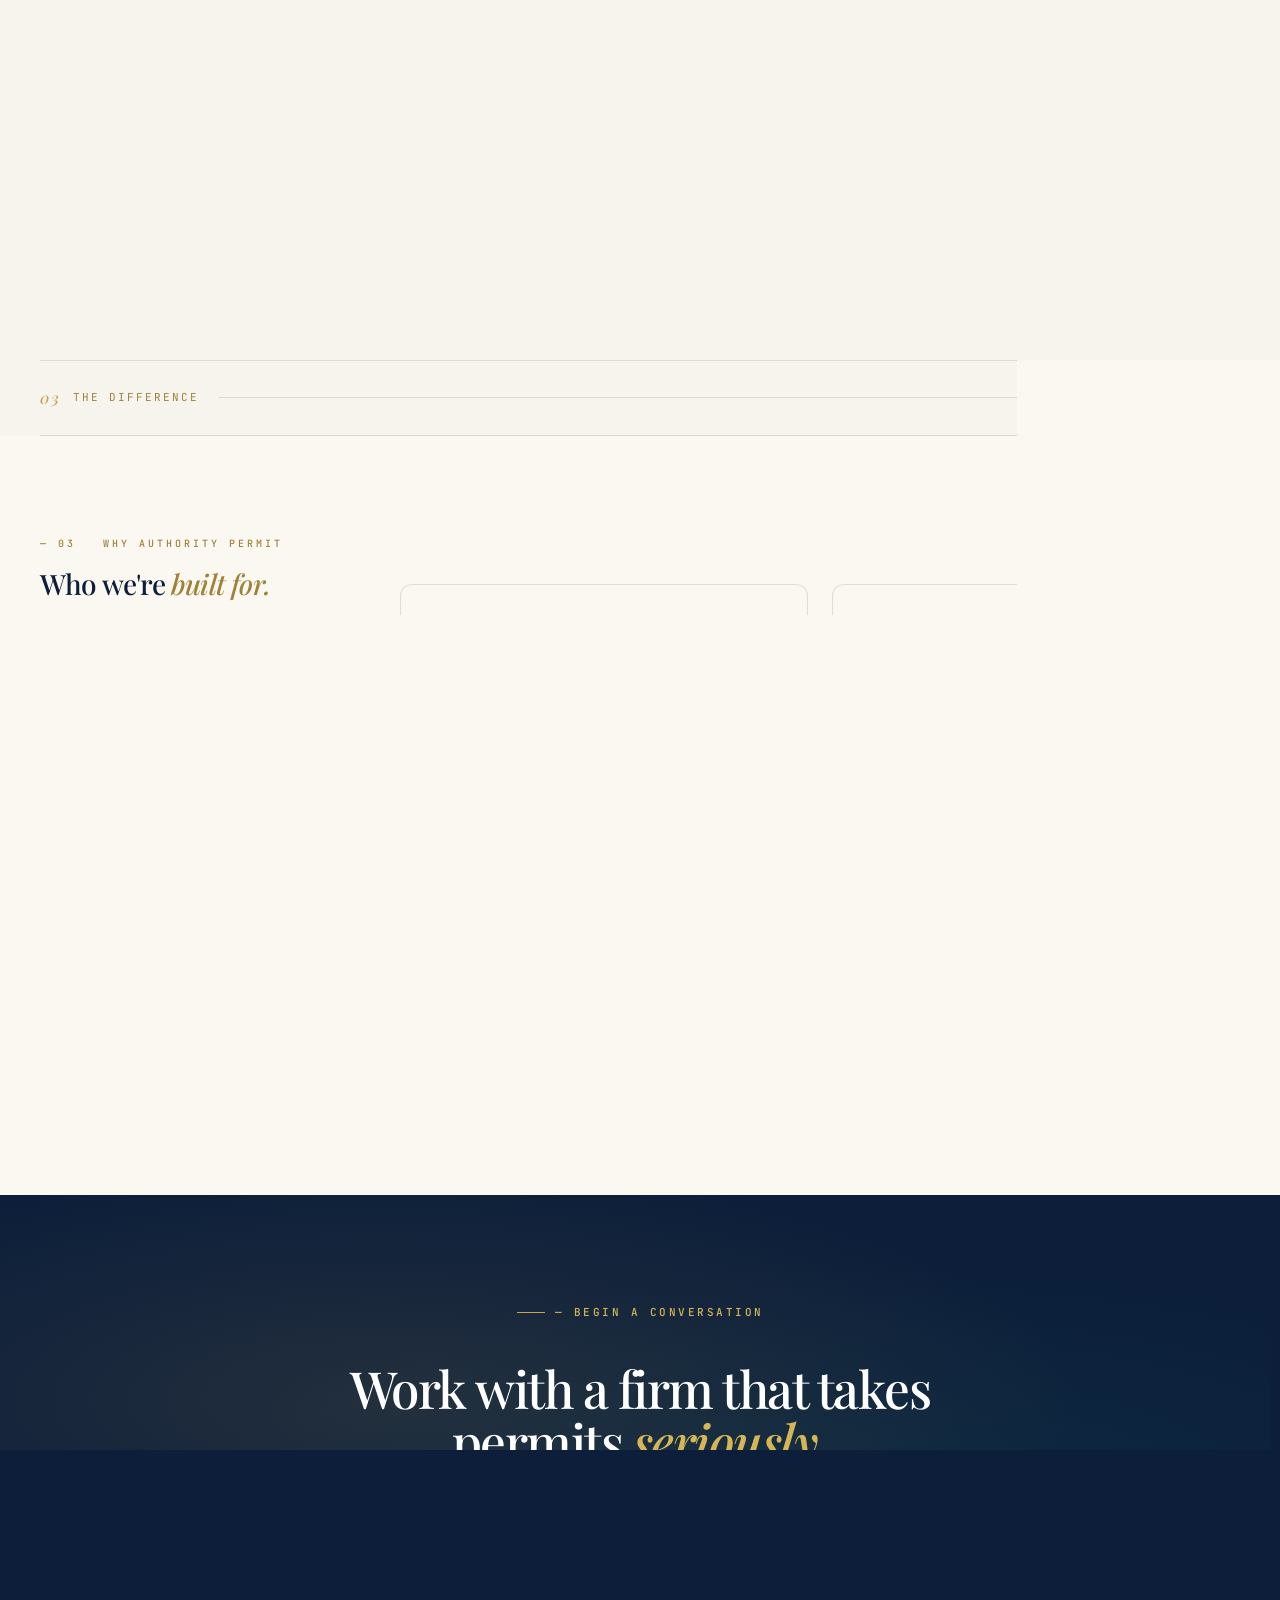
==== commit 8ec62a7a: "Redesign Authority Permit homepage and quote paths" ====
--- a/about.html
+++ b/about.html
@@ -12,7 +12,6 @@
 <meta property="og:type" content="website">
 <meta property="og:url" content="https://authoritypermit.com/about.html">
 <link rel="canonical" href="https://authoritypermit.com/about.html">
-<link rel="icon" type="image/png" href="logo-crest.png">
 <link rel="preconnect" href="https://fonts.googleapis.com">
 <link rel="preconnect" href="https://fonts.gstatic.com" crossorigin>
 <link href="https://fonts.googleapis.com/css2?family=Playfair+Display:ital,wght@0,400;0,500;0,600;1,400;1,500&family=Inter:wght@400;500;600;700&family=JetBrains+Mono:wght@400;500;600&display=swap" rel="stylesheet">
@@ -22,7 +21,6 @@
 
 <nav class="topbar">
   <a href="index.html" class="topbar-brand">
-    <img src="logo-crest.png" alt="Authority Permit LLC" class="topbar-logo">
     <div class="topbar-brand-name">Authority <span class="italic">Permit</span></div>
   </a>
   <button class="topbar-toggle" aria-label="Menu">
@@ -194,7 +192,6 @@
   <div class="footer-inner">
     <div class="footer-top">
       <div class="footer-brand-block">
-        <img src="logo-crest.png" alt="Authority Permit" class="footer-logo">
         <div class="footer-brand-name">Authority <span class="italic">Permit</span></div>
         <div class="footer-tagline">Consider it approved.</div>
         <p class="footer-desc">Florida permit consulting serving contractors, utility providers, and homeowners across all 67 counties.</p>
--- a/styles.css
+++ b/styles.css
@@ -1797,3 +1797,64 @@
     text-align: center;
   }
 }
+
+/* Project discovery and quote entry points */
+.permit-wrap {
+  width: min(1120px, calc(100% - 3rem));
+  margin-inline: auto;
+}
+
+.permit-hero {
+  background: #f6f2e9;
+  color: #152338;
+  border-bottom: 1px solid #ded5c5;
+}
+
+.permit-hero-grid {
+  display: grid;
+  grid-template-columns: minmax(0, 1.35fr) minmax(0, 1fr);
+  align-items: center;
+  gap: clamp(2rem, 6vw, 6rem);
+  padding-block: clamp(4rem, 9vw, 8rem);
+}
+
+.permit-wrap h1,
+.permit-wrap h2,
+.permit-wrap h3 {
+  font-family: "Playfair Display", Georgia, serif;
+  font-weight: 500;
+  line-height: 1.12;
+}
+
+.permit-wrap h1 { font-size: clamp(3rem, 7vw, 6rem); margin-block: .45em .3em; }
+.permit-wrap h2 { font-size: clamp(2rem, 4vw, 3rem); margin-bottom: 1.25rem; }
+.permit-wrap h3 { font-size: 1.65rem; margin-bottom: .65rem; }
+.permit-label { font-size: .875rem; font-weight: 700; }
+.permit-lede { font-size: clamp(1.15rem, 2vw, 1.45rem); font-weight: 600; margin-bottom: .7rem; }
+
+.permit-actions {
+  display: flex;
+  flex-wrap: wrap;
+  align-items: center;
+  gap: 1rem 1.5rem;
+  margin-top: 1.75rem;
+}
+
+.permit-text-link { color: inherit; font-weight: 650; text-decoration: underline; text-underline-offset: .2em; }
+.permit-panel { padding: clamp(1.5rem, 4vw, 3rem); background: #152338; color: #fffaf1; }
+.permit-panel ol { padding-left: 1.35rem; }
+.permit-panel li + li { margin-top: 1rem; }
+.permit-panel strong { display: block; }
+.permit-section { padding-block: clamp(2.75rem, 6vw, 5.5rem); color: #152338; }
+.permit-paths, .permit-projects { display: grid; grid-template-columns: repeat(2, minmax(0, 1fr)); gap: 1rem; }
+.permit-paths article { border: 1px solid #ded5c5; padding: clamp(1.25rem, 3vw, 2.25rem); }
+.permit-paths p, .permit-services p { margin-bottom: 1rem; }
+.permit-services { background: #f6f2e9; }
+.permit-projects { padding: 0; list-style: none; margin: 0 0 1.5rem; }
+.permit-projects a { display: block; padding: 1rem; background: #fffaf1; border: 1px solid #ded5c5; color: #152338; text-decoration: underline; text-underline-offset: .2em; }
+.permit-projects a:hover { background: #eee4d2; }
+#request, .service-section[id] { scroll-margin-top: 7rem; }
+
+@media (max-width: 700px) {
+  .permit-hero-grid, .permit-paths, .permit-projects { grid-template-columns: 1fr; }
+}
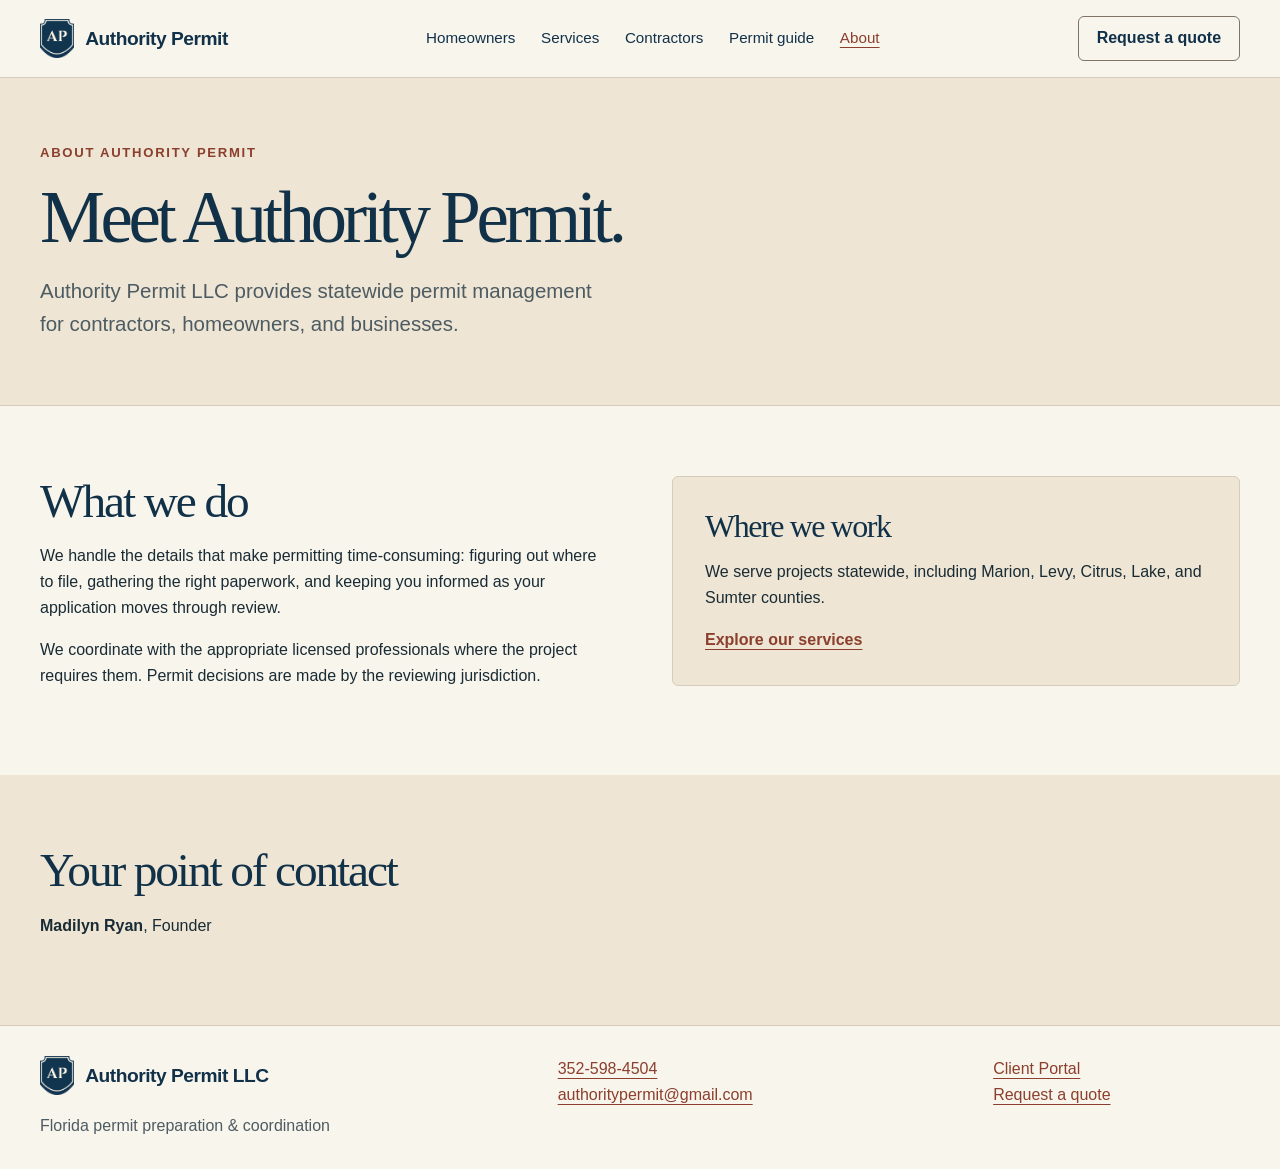
==== commit 43060c71: "Launch the Authority Permit website redesign" ====
--- a/about.html
+++ b/about.html
@@ -1,229 +1,11 @@
-<!DOCTYPE html>
-<html lang="en">
-<head>
-<meta charset="UTF-8">
-<meta name="viewport" content="width=device-width, initial-scale=1.0">
-<title>About | Authority Permit LLC &mdash; The Authority on Permits</title>
-<meta name="description" content="Authority Permit is a Florida permit consulting firm serving contractors and homeowners across Marion, Lake, Sumter, Citrus, Levy, and all 67 counties. Discreet, professional, confidential.">
-<meta name="keywords" content="Authority Permit LLC, Florida permit firm, central Florida permit consulting, Marion County permit firm, Lake County permit firm, Ocala permit consulting, confidential permit services Florida, permit expediter behind the scenes">
-<meta name="geo.region" content="US-FL">
-<meta property="og:title" content="About Authority Permit LLC">
-<meta property="og:description" content="The Authority on permits. A Florida permit consulting firm serving contractors and homeowners across all 67 counties.">
-<meta property="og:type" content="website">
-<meta property="og:url" content="https://authoritypermit.com/about.html">
-<link rel="canonical" href="https://authoritypermit.com/about.html">
-<link rel="preconnect" href="https://fonts.googleapis.com">
-<link rel="preconnect" href="https://fonts.gstatic.com" crossorigin>
-<link href="https://fonts.googleapis.com/css2?family=Playfair+Display:ital,wght@0,400;0,500;0,600;1,400;1,500&family=Inter:wght@400;500;600;700&family=JetBrains+Mono:wght@400;500;600&display=swap" rel="stylesheet">
-<link rel="stylesheet" href="styles.css">
-</head>
-<body>
-
-<nav class="topbar">
-  <a href="index.html" class="topbar-brand">
-    <div class="topbar-brand-name">Authority <span class="italic">Permit</span></div>
-  </a>
-  <button class="topbar-toggle" aria-label="Menu">
-    <span></span><span></span><span></span>
-  </button>
-  <div class="topbar-links">
-    <a href="index.html">Home</a>
-    <a href="services.html">Services</a>
-    <a href="about.html" class="active">About</a>
-    <a href="resources.html">Resources</a>
-    <a href="contact.html">Contact</a>
-    <a href="https://authoritypermit.base44.app" class="topbar-cta" target="_blank" rel="noopener">
-      Client Portal
-      <svg viewBox="0 0 24 24" fill="none" stroke="currentColor" stroke-width="2"><line x1="7" y1="17" x2="17" y2="7"/><polyline points="7 7 17 7 17 17"/></svg>
-    </a>
-  </div>
-</nav>
-
-<section class="page-header">
-  <div class="page-header-grid"></div>
-  <div class="page-header-inner">
-    <div></div>
-    <div>
-      <div class="page-header-meta">&mdash; About Authority Permit</div>
-      <h1 class="page-title">The Authority on <span class="italic">permits.</span></h1>
-      <p class="page-sub">Florida permit consulting for contractors, utility providers, and homeowners across Marion, Lake, Sumter, Citrus, Levy, and all 67 counties.</p>
-    </div>
-  </div>
-</section>
-
-<section class="section section-cream" id="story">
-  <div class="layout">
-    <aside class="sidebar">
-      <div class="sidebar-eyebrow">&mdash; 01 &nbsp; What We Do</div>
-      <h2 class="sidebar-title">Hire us. Forget <span class="italic">permits.</span></h2>
-
-      <div class="sidebar-nav" data-sticky-nav>
-        <div class="sidebar-nav-label">On this page</div>
-        <ul class="sidebar-nav-list">
-          <li class="sidebar-nav-item" data-target="story"><span class="sidebar-nav-item-num">01</span>What We Do</li>
-          <li class="sidebar-nav-item" data-target="principles"><span class="sidebar-nav-item-num">02</span>How We Work</li>
-          <li class="sidebar-nav-item" data-target="why"><span class="sidebar-nav-item-num">03</span>Why Authority Permit</li>
-        </ul>
-      </div>
-    </aside>
-
-    <div class="about-body">
-      <p>Authority Permit is a Florida permit consulting firm. We prepare, submit, and track permit applications on behalf of contractors, utility providers, and homeowners.</p>
-      <p>Our concentration is in central Florida &mdash; Marion, Lake, Sumter, Citrus, and Levy counties &mdash; with filings across all 67 counties in the state.</p>
-      <div class="about-callout">
-        <div class="about-callout-label">Our Standard</div>
-        <div class="about-callout-text">We work behind the scenes. Our clients' names go on the permits. Ours do not.</div>
-      </div>
-    </div>
-  </div>
-</section>
-
-<div class="section-divider">
-  <div class="section-divider-inner">
-    <span class="section-divider-mark">
-      <span class="section-divider-mark-num">02</span>
-      How We Work
-    </span>
-    <span class="section-divider-line"></span>
-    <span class="section-divider-mark">Four Rules</span>
-  </div>
-</div>
-
-<section class="section section-navy" id="principles">
-  <div class="layout">
-    <aside class="sidebar">
-      <div class="sidebar-eyebrow light">&mdash; 02 &nbsp; How We Work</div>
-      <h2 class="sidebar-title light">Four rules. <span class="italic">Every permit.</span></h2>
-    </aside>
-
-    <div>
-      <div class="principles-stack">
-        <div class="principle-row">
-          <div class="principle-row-num">I.</div>
-          <div>
-            <h3>File it right the first <span class="italic">time.</span></h3>
-            <p>Every time.</p>
-          </div>
-        </div>
-        <div class="principle-row">
-          <div class="principle-row-num">II.</div>
-          <div>
-            <h3>Code compliance is the <span class="italic">baseline.</span></h3>
-            <p>Not a feature.</p>
-          </div>
-        </div>
-        <div class="principle-row">
-          <div class="principle-row-num">III.</div>
-          <div>
-            <h3>Confidential by <span class="italic">default.</span></h3>
-            <p>Every client. No exceptions.</p>
-          </div>
-        </div>
-        <div class="principle-row">
-          <div class="principle-row-num">IV.</div>
-          <div>
-            <h3>Answer the <span class="italic">phone.</span></h3>
-            <p>Your file, your contact, your answer.</p>
-          </div>
-        </div>
-      </div>
-    </div>
-  </div>
-</section>
-
-<div class="section-divider">
-  <div class="section-divider-inner">
-    <span class="section-divider-mark">
-      <span class="section-divider-mark-num">03</span>
-      The Difference
-    </span>
-    <span class="section-divider-line"></span>
-    <span class="section-divider-mark">Who We're Built For</span>
-  </div>
-</div>
-
-<section class="section section-ivory" id="why">
-  <div class="layout">
-    <aside class="sidebar">
-      <div class="sidebar-eyebrow">&mdash; 03 &nbsp; Why Authority Permit</div>
-      <h2 class="sidebar-title">Who we're <span class="italic">built for.</span></h2>
-    </aside>
-
-    <div>
-      <div class="leadership-stack">
-        <div class="leader-card">
-          <div class="leader-role">For Contractors</div>
-          <h3>We work in the <span class="italic">background.</span></h3>
-          <p>Your clients never need to know the paperwork came from outside your team. Your name on the permit. Ours on the invoice. That's it.</p>
-        </div>
-        <div class="leader-card">
-          <div class="leader-role">For Homeowners</div>
-          <h3>One contact. <span class="italic">Zero friction.</span></h3>
-          <p>We handle the portals, the paperwork, and the inspections. You focus on your project.</p>
-        </div>
-        <div class="leader-card">
-          <div class="leader-role">For Utility &amp; Gas Providers</div>
-          <h3>Volume, <span class="italic">handled.</span></h3>
-          <p>Dedicated workflows. Priority turnaround. Reporting that fits how your team already operates.</p>
-        </div>
-        <div class="leader-card">
-          <div class="leader-role">For Everyone</div>
-          <h3>Local depth. <span class="italic">Statewide reach.</span></h3>
-          <p>Central Florida is our home market. Florida is our service area.</p>
-        </div>
-      </div>
-    </div>
-  </div>
-</section>
-
-<section class="cta-band">
-  <div class="cta-band-inner">
-    <div class="section-eyebrow light" style="justify-content: center;">&mdash; Begin a Conversation</div>
-    <h2 class="cta-band-title">Work with a firm that takes permits <span class="italic">seriously.</span></h2>
-    <p class="cta-band-text">One permit or ongoing volume. We scale with your work.</p>
-    <a href="contact.html" class="btn btn-gold btn-lg">
-      Request a Consultation
-      <svg viewBox="0 0 24 24" fill="none" stroke="currentColor" stroke-width="2"><line x1="5" y1="12" x2="19" y2="12"/><polyline points="12 5 19 12 12 19"/></svg>
-    </a>
-  </div>
-</section>
-
-<footer class="footer">
-  <div class="footer-inner">
-    <div class="footer-top">
-      <div class="footer-brand-block">
-        <div class="footer-brand-name">Authority <span class="italic">Permit</span></div>
-        <div class="footer-tagline">Consider it approved.</div>
-        <p class="footer-desc">Florida permit consulting serving contractors, utility providers, and homeowners across all 67 counties.</p>
-      </div>
-      <div class="footer-col">
-        <h4>Navigate</h4>
-        <a href="index.html">Home</a>
-        <a href="services.html">Services</a>
-        <a href="about.html">About</a>
-        <a href="resources.html">Resources</a>
-        <a href="contact.html">Contact</a>
-      </div>
-      <div class="footer-col">
-        <h4>Connect</h4>
-        <a href="tel:3525984504">352.598.4504</a>
-        <a href="mailto:authoritypermit@gmail.com">authoritypermit@gmail.com</a>
-        <a href="https://authoritypermit.base44.app" target="_blank" rel="noopener">Client Portal</a>
-      </div>
-      <div class="footer-col">
-        <h4>Practice</h4>
-        <div class="footer-item">Authority Permit LLC</div>
-        <div class="footer-item">All 67 Florida Counties</div>
-        <div class="footer-item">Est. 2026</div>
-      </div>
-    </div>
-    <div class="footer-bottom">
-      <div>&copy; 2026 Authority Permit LLC. All rights reserved.</div>
-      <div class="footer-bottom-tagline">Consider it approved.</div>
-    </div>
-  </div>
-</footer>
-
-<script src="script.js"></script>
-</body>
-</html>
+<!doctype html>
+<html lang="en"><head><meta charset="utf-8"><meta name="viewport" content="width=device-width,initial-scale=1">
+<title>About Authority Permit LLC | Authority Permit</title><meta name="description" content="Authority Permit coordinates Florida permit paperwork and review for contractors, businesses and homeowners."><link rel="canonical" href="https://authoritypermit.com/about.html">
+<link rel="icon" href="crest.png"><link rel="stylesheet" href="styles.css?v=paper"><script src="script.js?v=paper" defer></script></head>
+<body><a class="skip" href="#main">Skip to content</a><header><div class="wrap nav"><a href="index.html" class="brand"><img src="crest.png" width="34" height="39" alt=""><span>Authority Permit</span></a><nav aria-label="Main navigation"><a href="homeowners.html">Homeowners</a><a href="services.html">Services</a><a href="contractors.html">Contractors</a><a href="resources.html">Permit guide</a><a href="about.html" aria-current="page">About</a></nav><a class="button button-outline" href="contact.html">Request a quote</a></div></header>
+<main id="main"><section class="subhero"><div class="wrap"><p class="eyebrow">About Authority Permit</p><h1>Meet Authority Permit.</h1><p class="lead">Authority Permit LLC provides statewide permit management for contractors, homeowners, and businesses.</p></div></section>
+<section class="wrap section split"><div><h2>What we do</h2><p>We handle the details that make permitting time-consuming: figuring out where to file, gathering the right paperwork, and keeping you informed as your application moves through review.</p><p>We coordinate with the appropriate licensed professionals where the project requires them. Permit decisions are made by the reviewing jurisdiction.</p></div><div class="callout"><h2>Where we work</h2><p>We serve projects statewide, including Marion, Levy, Citrus, Lake, and Sumter counties.</p><a class="text-link" href="services.html">Explore our services</a></div></section><section class="soft"><div class="wrap section">
+  <h2>Your point of contact</h2><p><strong>Madilyn Ryan</strong>, Founder</p>
+</div></section></main>
+<footer><div class="wrap foot"><div><a class="brand" href="index.html"><img src="crest.png" width="34" height="39" alt=""><span>Authority Permit LLC</span></a><p>Florida permit preparation &amp; coordination</p></div><div><a href="tel:+13525984504">352-598-4504</a><br><a href="mailto:authoritypermit@gmail.com">authoritypermit@gmail.com</a></div><div><a href="https://authoritypermit.base44.app">Client Portal</a><br><a href="contact.html">Request a quote</a></div></div></footer>
+</body></html>
--- a/styles.css
+++ b/styles.css
@@ -1,1860 +1,102 @@
-/* ============================================================
-   AUTHORITY PERMIT LLC — v3
-   Authoritative. Modern. Efficient.
-   ============================================================ */
-
 :root {
-  --navy: #0C1E3A;
-  --navy-deep: #081529;
-  --navy-mid: #163350;
-  --navy-light: #1E4267;
-  --teal: #1A8A7D;
-  --teal-pale: #E8F6F4;
-  --gold: #C4A44E;
-  --gold-bright: #D4B659;
-  --gold-deep: #9E823A;
-  --gold-pale: #F4ECD4;
-  --cream: #F7F4EE;
-  --cream-warm: #EFE9DC;
-  --ivory: #FBF8F1;
-  --charcoal: #1A1A1A;
-  --slate: #5C6B7A;
-  --slate-light: #8CA3B8;
-  --rule: rgba(12, 30, 58, 0.12);
-  --rule-strong: rgba(12, 30, 58, 0.2);
-
-  --serif: 'Playfair Display', Georgia, serif;
-  --sans: 'Inter', -apple-system, BlinkMacSystemFont, sans-serif;
-  --mono: 'JetBrains Mono', 'SF Mono', Menlo, monospace;
-
-  --sidebar-width: 280px;
-  --content-max: 820px;
+  --navy:#113149; --ink:#192b34; --muted:#4d5b62; --paper:#f8f5ed;
+  --white:#fff; --sand:#eee5d4; --clay:#8b3f2c; --clay-hover:#6e2d20;
+  --line:#d7ccbb; --control:#807366; --radius:6px;
+  --display:Georgia,"Times New Roman",serif; --body:"Segoe UI",Arial,sans-serif;
 }
-
-* { margin: 0; padding: 0; box-sizing: border-box; }
-html { scroll-behavior: smooth; }
-
-body {
-  font-family: var(--sans);
-  background: var(--cream);
-  color: var(--charcoal);
-  -webkit-font-smoothing: antialiased;
-  -moz-osx-font-smoothing: grayscale;
-  line-height: 1.6;
-  font-feature-settings: 'ss01', 'cv11';
-  overflow-x: hidden;
+*,*::before,*::after { box-sizing:border-box; }
+html { scroll-behavior:smooth; }
+body { margin:0; background:var(--paper); color:var(--ink); font:1rem/1.62 var(--body); }
+.wrap { width:min(100% - 3rem, 1200px); margin-inline:auto; }
+img { display:block; max-width:100%; height:auto; }
+figure { margin:0; }
+a { color:var(--clay); text-underline-offset:.24em; }
+a:hover { color:var(--clay-hover); }
+:focus-visible { outline:3px solid var(--clay); outline-offset:4px; }
+.skip { position:absolute; inset-inline-start:1rem; top:-5rem; padding:.65rem; background:white; z-index:3; }
+.skip:focus { top:1rem; }
+h1,h2,h3,p { margin:0 0 1rem; }
+h1,h2,h3 { font-family:var(--display); color:var(--navy); font-weight:400; line-height:1.08; }
+h1 { font-size:clamp(2.65rem,5.7vw,4.9rem); letter-spacing:-.06em; max-width:16ch; }
+h2 { font-size:clamp(1.95rem,3.7vw,3.15rem); letter-spacing:-.045em; }
+h3 { font-size:1.6rem; letter-spacing:-.025em; }
+p { max-width:67ch; }
+.eyebrow { color:var(--clay); font-size:.82rem; text-transform:uppercase; letter-spacing:.13em; font-weight:750; }
+.brand { display:inline-flex; align-items:center; gap:.7rem; color:var(--navy); font-weight:750; letter-spacing:-.025em; font-size:1.2rem; text-decoration:none; max-width:100%; }
+.brand img { flex:none; width:34px; }
+header { border-bottom:1px solid var(--line); }
+.nav,.nav nav,.actions,.section-head { display:flex; align-items:center; gap:1.25rem; flex-wrap:wrap; }
+.nav { justify-content:space-between; padding-block:1rem; }
+.nav nav { gap:clamp(.8rem,2vw,1.65rem); }
+.nav nav a { color:var(--navy); text-decoration:none; font-size:.95rem; }
+.nav nav a:hover,.nav nav a[aria-current=page] { color:var(--clay); text-decoration:underline; }
+.button { display:inline-flex; align-items:center; justify-content:center; min-height:44px; padding:.65rem 1.12rem; color:var(--white); background:var(--clay); border:1px solid var(--clay); border-radius:var(--radius); font:700 1rem/1.4 var(--body); text-decoration:none; cursor:pointer; }
+.button:hover { background:var(--clay-hover); color:white; }
+.button-outline { color:var(--navy); background:transparent; border-color:var(--control); }
+.button-outline:hover { background:var(--sand); color:var(--navy); }
+a,button,summary { transition:background-color 180ms ease-out,color 180ms ease-out; }
+.text-link { font-weight:700; }
+.hero { padding-block:clamp(2rem,5.5vw,5rem); }
+.hero-grid,.contractor-hero,.split,.audience-grid,.service-grid,.intake { display:grid; grid-template-columns:repeat(2,minmax(0,1fr)); gap:clamp(1.5rem,5vw,4rem); }
+.hero-grid,.contractor-hero { align-items:center; grid-template-columns:1fr 1.08fr; }
+.hero h1 em { color:var(--clay); font-weight:400; }
+.lead { font-size:clamp(1.08rem,1.65vw,1.28rem); max-width:51ch; color:var(--muted); }
+.actions { margin-top:1.5rem; }
+.project-photo { background:var(--sand); padding:.5rem; border:1px solid var(--line); border-radius:var(--radius); }
+.project-photo img { width:100%; aspect-ratio:4/3; object-fit:cover; border-radius:2px; }
+.audience { background:var(--navy); color:var(--paper); }
+.audience article { padding-block:clamp(1.9rem,4vw,3.2rem); }
+.audience article+article { border-left:1px solid #708898; padding-left:clamp(1.5rem,4vw,3rem); }
+.audience h2,.audience a { color:var(--paper); }
+.audience h2 { font-size:clamp(1.85rem,3.2vw,2.8rem); max-width:19ch; }
+.audience .eyebrow { color:#f2cfb9; }
+.audience :focus-visible { outline-color:var(--white); }
+.section { padding-block:clamp(2.5rem,5.5vw,4.5rem); }
+.section-head { justify-content:space-between; margin-bottom:1rem; }
+.section-head h2 { margin-bottom:0; }
+.soft,.subhero,.callout { background:var(--sand); }
+.subhero { padding-block:clamp(2rem,5vw,4.25rem); border-bottom:1px solid var(--line); }
+.subhero .lead:last-child { margin-bottom:0; }
+.callout { align-self:start; padding:clamp(1.25rem,3vw,2rem); border:1px solid var(--line); border-radius:var(--radius); }
+.soft .callout { background:var(--paper); }
+.callout p:last-child { margin-bottom:0; }
+.permit-stages { display:grid; grid-template-columns:repeat(3,minmax(0,1fr)); gap:1.5rem; padding:0; margin:1.75rem 0 0; list-style:none; }
+.permit-stages li { border-top:2px solid var(--clay); padding:1rem 0; }
+.permit-stages strong { display:block; color:var(--navy); font-size:1.13rem; margin-bottom:.35rem; }
+.permit-stages.is-visible li { animation:settle 480ms ease-out both; }
+.permit-stages.is-visible li:nth-child(2) { animation-delay:60ms; }
+.permit-stages.is-visible li:nth-child(3) { animation-delay:120ms; }
+@keyframes settle { from { transform:translateY(6px); } to { transform:none; } }
+.service-grid { gap:1.25rem; }
+.service,.service-directory .note { background:var(--white); border:1px solid var(--line); border-radius:var(--radius); padding:1.5rem; }
+.service h2,.callout h2 { font-size:clamp(1.55rem,2.5vw,2rem); }
+.jump { display:flex; flex-wrap:wrap; gap:.75rem 1.35rem; padding-block:.25rem 1.5rem; }
+.service,.permit-timeline { scroll-margin-top:1.25rem; }
+.contractor-workflow { border-top:1px solid var(--line); }
+.timing-note { margin-top:1rem; }
+.list { padding-left:1.25rem; margin-bottom:1.5rem; }
+.list li { margin:.45rem 0; }
+details { border-top:1px solid var(--line); padding:1rem 0; }
+details:last-of-type { border-bottom:1px solid var(--line); }
+summary { cursor:pointer; color:var(--navy); font-weight:700; min-height:32px; }
+details p { margin:.6rem 0 0; }
+.intake { grid-template-columns:minmax(0,.7fr) minmax(0,1.3fr); }
+.intake aside a,.foot a { overflow-wrap:anywhere; }
+form label { display:block; font-weight:650; margin:.8rem 0 .3rem; }
+form input,form select,form textarea { width:100%; min-height:44px; background:white; color:var(--ink); font:inherit; border:1px solid var(--control); border-radius:var(--radius); padding:.5rem .7rem; }
+form textarea { resize:vertical; }
+form .fields { display:grid; grid-template-columns:repeat(2,minmax(0,1fr)); gap:1rem; }
+form button { margin-top:1.1rem; }
+#status { color:var(--muted); margin-top:.65rem; }
+footer { border-top:1px solid var(--line); }
+.foot { display:grid; grid-template-columns:1.2fr 1fr .6fr; gap:1.5rem; padding-block:1.9rem; }
+.foot p { margin:.6rem 0 0; color:var(--muted); }
+@media(max-width:880px) { .nav nav { order:3; flex-basis:100%; } }
+@media(max-width:680px) {
+  .wrap { width:calc(100% - 2.5rem); }
+  .hero-grid,.contractor-hero,.split,.audience-grid,.service-grid,.intake,.permit-stages,.foot { grid-template-columns:1fr; }
+  .audience-grid { gap:0; }
+  .audience article+article { border-left:0; border-top:1px solid #708898; padding-left:0; }
 }
-
-img { max-width: 100%; display: block; }
-a { color: inherit; text-decoration: none; }
-
-/* ============================================================
-   TOP BAR (minimal, sticky)
-   ============================================================ */
-
-.topbar {
-  position: sticky;
-  top: 0;
-  z-index: 100;
-  background: rgba(247, 244, 238, 0.95);
-  backdrop-filter: blur(20px);
-  -webkit-backdrop-filter: blur(20px);
-  border-bottom: 1px solid var(--rule);
-  padding: 16px 40px;
-  display: flex;
-  align-items: center;
-  justify-content: space-between;
-  gap: 24px;
-}
-
-.topbar-brand {
-  display: flex;
-  align-items: center;
-  gap: 12px;
-}
-.topbar-logo {
-  width: 36px;
-  height: 36px;
-}
-.topbar-brand-name {
-  font-family: var(--serif);
-  font-size: 20px;
-  font-weight: 600;
-  color: var(--navy);
-  letter-spacing: -0.2px;
-}
-.topbar-brand-name .italic {
-  font-style: italic;
-  color: var(--gold-deep);
-  font-weight: 500;
-}
-
-.topbar-links {
-  display: flex;
-  align-items: center;
-  gap: 32px;
-}
-.topbar-links a {
-  font-size: 13px;
-  font-weight: 500;
-  color: var(--navy);
-  letter-spacing: -0.1px;
-  transition: color 0.2s;
-}
-.topbar-links a:hover { color: var(--gold-deep); }
-.topbar-links a.active { color: var(--gold-deep); }
-
-.topbar-cta {
-  background: var(--navy) !important;
-  color: white !important;
-  padding: 10px 20px !important;
-  border-radius: 6px;
-  font-weight: 600 !important;
-  font-size: 13px !important;
-  display: inline-flex;
-  align-items: center;
-  gap: 8px;
-  transition: all 0.2s !important;
-}
-.topbar-cta:hover {
-  background: var(--gold-deep) !important;
-  color: white !important;
-}
-.topbar-cta svg { width: 14px; height: 14px; }
-
-.topbar-toggle {
-  display: none;
-  background: none;
-  border: none;
-  cursor: pointer;
-  padding: 8px;
-  flex-direction: column;
-  gap: 5px;
-}
-.topbar-toggle span {
-  display: block;
-  width: 22px;
-  height: 2px;
-  background: var(--navy);
-}
-
-/* ============================================================
-   HERO
-   ============================================================ */
-
-.hero {
-  position: relative;
-  background: var(--navy);
-  color: white;
-  padding: 120px 40px 100px;
-  overflow: hidden;
-}
-
-.hero-bg {
-  position: absolute;
-  inset: 0;
-  pointer-events: none;
-  background:
-    radial-gradient(ellipse at 25% 40%, rgba(26, 138, 125, 0.15) 0%, transparent 55%),
-    radial-gradient(ellipse at 75% 60%, rgba(196, 164, 78, 0.1) 0%, transparent 55%);
-}
-
-.hero-grid {
-  position: absolute;
-  inset: 0;
-  background-image:
-    linear-gradient(rgba(255,255,255,0.025) 1px, transparent 1px),
-    linear-gradient(90deg, rgba(255,255,255,0.025) 1px, transparent 1px);
-  background-size: 80px 80px;
-  mask-image: radial-gradient(ellipse at center, black 30%, transparent 75%);
-  -webkit-mask-image: radial-gradient(ellipse at center, black 30%, transparent 75%);
-}
-
-.hero-inner {
-  position: relative;
-  z-index: 2;
-  max-width: 900px;
-  margin: 0 auto;
-  text-align: center;
-}
-
-.hero-inner .hero-tag,
-.hero-inner .hero-actions {
-  justify-content: center;
-}
-
-.hero-inner .hero-sub {
-  margin-left: auto;
-  margin-right: auto;
-}
-
-.hero-tag {
-  display: inline-flex;
-  align-items: center;
-  gap: 10px;
-  padding: 6px 14px;
-  background: rgba(196, 164, 78, 0.12);
-  border: 1px solid rgba(196, 164, 78, 0.3);
-  border-radius: 100px;
-  margin-bottom: 32px;
-}
-.hero-tag-dot {
-  width: 6px;
-  height: 6px;
-  background: var(--gold-bright);
-  border-radius: 50%;
-  box-shadow: 0 0 8px var(--gold-bright);
-  animation: pulse 2s ease-in-out infinite;
-}
-@keyframes pulse {
-  0%, 100% { opacity: 1; }
-  50% { opacity: 0.4; }
-}
-.hero-tag-text {
-  font-size: 12px;
-  font-weight: 500;
-  color: var(--gold-bright);
-  letter-spacing: 0.5px;
-}
-
-.hero-title {
-  font-family: var(--serif);
-  font-size: clamp(48px, 6.5vw, 88px);
-  font-weight: 500;
-  line-height: 1;
-  letter-spacing: -2px;
-  color: white;
-  margin-bottom: 28px;
-}
-.hero-title .italic {
-  font-style: italic;
-  font-weight: 400;
-  color: var(--gold-bright);
-}
-
-.hero-sub {
-  font-size: 18px;
-  color: rgba(255, 255, 255, 0.75);
-  line-height: 1.6;
-  max-width: 540px;
-  margin-bottom: 40px;
-  font-weight: 400;
-}
-
-.hero-actions {
-  display: flex;
-  gap: 12px;
-  flex-wrap: wrap;
-}
-
-.hero-meta {
-  position: relative;
-  padding: 36px;
-  background: rgba(255, 255, 255, 0.03);
-  border: 1px solid rgba(196, 164, 78, 0.2);
-  border-radius: 16px;
-  backdrop-filter: blur(8px);
-}
-.hero-meta::before {
-  content: '';
-  position: absolute;
-  top: -1px;
-  left: 20%;
-  right: 20%;
-  height: 1px;
-  background: linear-gradient(90deg, transparent, var(--gold-bright), transparent);
-}
-
-.hero-meta-label {
-  font-family: var(--mono);
-  font-size: 11px;
-  color: var(--gold-bright);
-  letter-spacing: 2px;
-  text-transform: uppercase;
-  margin-bottom: 20px;
-}
-
-.hero-meta-stats {
-  display: grid;
-  gap: 24px;
-}
-
-.hero-stat {
-  padding-bottom: 20px;
-  border-bottom: 1px solid rgba(255, 255, 255, 0.08);
-}
-.hero-stat:last-child { padding-bottom: 0; border-bottom: none; }
-
-.hero-stat-value {
-  font-family: var(--serif);
-  font-size: 36px;
-  font-weight: 500;
-  color: white;
-  line-height: 1;
-  margin-bottom: 6px;
-  letter-spacing: -1px;
-}
-.hero-stat-value .italic {
-  font-style: italic;
-  color: var(--gold-bright);
-}
-.hero-stat-label {
-  font-size: 13px;
-  color: rgba(255, 255, 255, 0.6);
-  letter-spacing: 0.2px;
-}
-
-/* ============================================================
-   BUTTONS
-   ============================================================ */
-
-.btn {
-  display: inline-flex;
-  align-items: center;
-  justify-content: center;
-  gap: 8px;
-  padding: 14px 24px;
-  font-family: var(--sans);
-  font-size: 14px;
-  font-weight: 600;
-  letter-spacing: -0.1px;
-  border: none;
-  border-radius: 8px;
-  cursor: pointer;
-  transition: all 0.2s cubic-bezier(0.4, 0, 0.2, 1);
-  text-decoration: none;
-  white-space: nowrap;
-}
-.btn svg { width: 16px; height: 16px; }
-
-.btn-gold {
-  background: var(--gold);
-  color: var(--navy);
-}
-.btn-gold:hover {
-  background: var(--gold-bright);
-  transform: translateY(-1px);
-  box-shadow: 0 8px 24px rgba(196, 164, 78, 0.3);
-}
-
-.btn-outline-light {
-  background: rgba(255, 255, 255, 0.05);
-  color: white;
-  border: 1px solid rgba(255, 255, 255, 0.2);
-  backdrop-filter: blur(8px);
-}
-.btn-outline-light:hover {
-  background: rgba(255, 255, 255, 0.1);
-  border-color: var(--gold-bright);
-}
-
-.btn-navy {
-  background: var(--navy);
-  color: white;
-}
-.btn-navy:hover {
-  background: var(--navy-deep);
-  transform: translateY(-1px);
-  box-shadow: 0 8px 24px rgba(12, 30, 58, 0.25);
-}
-
-.btn-ghost-dark {
-  background: transparent;
-  color: var(--navy);
-  border: 1px solid var(--rule-strong);
-}
-.btn-ghost-dark:hover {
-  background: var(--navy);
-  color: white;
-  border-color: var(--navy);
-}
-
-.btn-lg { padding: 18px 32px; font-size: 15px; }
-.btn-full { width: 100%; }
-
-/* ============================================================
-   SECTION SYSTEM WITH DISTINCTIVE BREAKS
-   ============================================================ */
-
-.section {
-  padding: 100px 40px;
-  position: relative;
-}
-
-.section-cream { background: var(--cream); }
-.section-ivory { background: var(--ivory); }
-.section-navy { background: var(--navy); color: white; }
-
-/* Distinctive section breaks */
-.section-break-top {
-  position: absolute;
-  top: -1px;
-  left: 0;
-  right: 0;
-  height: 80px;
-  pointer-events: none;
-  overflow: hidden;
-}
-
-.section-divider {
-  display: flex;
-  align-items: center;
-  justify-content: center;
-  padding: 0 40px;
-  margin: 0;
-  position: relative;
-  background: inherit;
-}
-
-.section-divider-inner {
-  max-width: 1200px;
-  width: 100%;
-  display: flex;
-  align-items: center;
-  gap: 20px;
-  padding: 24px 0;
-  border-top: 1px solid var(--rule);
-  border-bottom: 1px solid var(--rule);
-}
-
-.section-divider-mark {
-  display: flex;
-  align-items: center;
-  gap: 12px;
-  font-family: var(--mono);
-  font-size: 11px;
-  letter-spacing: 2px;
-  color: var(--gold-deep);
-  text-transform: uppercase;
-}
-.section-divider-mark-num {
-  font-family: var(--serif);
-  font-style: italic;
-  font-size: 16px;
-  color: var(--gold);
-  font-weight: 500;
-}
-.section-divider-line {
-  flex: 1;
-  height: 1px;
-  background: var(--rule);
-}
-
-/* ============================================================
-   LAYOUT WITH STICKY SIDEBAR
-   ============================================================ */
-
-.layout {
-  max-width: 1280px;
-  margin: 0 auto;
-  display: grid;
-  grid-template-columns: var(--sidebar-width) 1fr;
-  gap: 80px;
-  align-items: start;
-}
-
-.sidebar {
-  position: sticky;
-  top: 100px;
-  align-self: start;
-}
-
-.sidebar-eyebrow {
-  font-family: var(--mono);
-  font-size: 10px;
-  font-weight: 500;
-  letter-spacing: 3px;
-  color: var(--gold-deep);
-  text-transform: uppercase;
-  margin-bottom: 16px;
-}
-.sidebar-eyebrow.light { color: var(--gold-bright); }
-
-.sidebar-title {
-  font-family: var(--serif);
-  font-size: 28px;
-  font-weight: 500;
-  color: var(--navy);
-  line-height: 1.15;
-  letter-spacing: -0.8px;
-  margin-bottom: 20px;
-}
-.sidebar-title.light { color: white; }
-.sidebar-title .italic {
-  font-style: italic;
-  color: var(--gold-deep);
-}
-.sidebar-title.light .italic { color: var(--gold-bright); }
-
-.sidebar-text {
-  font-size: 14px;
-  color: var(--slate);
-  line-height: 1.65;
-  margin-bottom: 24px;
-}
-.sidebar-text.light { color: rgba(255, 255, 255, 0.7); }
-
-.sidebar-nav {
-  margin-top: 28px;
-  border-top: 1px solid var(--rule);
-  padding-top: 24px;
-}
-.sidebar-nav.light { border-color: rgba(255, 255, 255, 0.1); }
-
-.sidebar-nav-label {
-  font-family: var(--mono);
-  font-size: 10px;
-  letter-spacing: 2px;
-  color: var(--slate);
-  text-transform: uppercase;
-  margin-bottom: 14px;
-}
-.sidebar-nav.light .sidebar-nav-label { color: rgba(255, 255, 255, 0.5); }
-
-.sidebar-nav-list {
-  list-style: none;
-  padding: 0;
-  display: flex;
-  flex-direction: column;
-  gap: 2px;
-}
-
-.sidebar-nav-item {
-  display: flex;
-  align-items: center;
-  gap: 10px;
-  padding: 6px 0;
-  font-size: 13px;
-  color: var(--slate);
-  line-height: 1.4;
-  cursor: pointer;
-  transition: all 0.2s;
-  border-left: 2px solid transparent;
-  padding-left: 12px;
-  margin-left: -14px;
-}
-.sidebar-nav.light .sidebar-nav-item { color: rgba(255, 255, 255, 0.55); }
-
-.sidebar-nav-item-num {
-  font-family: var(--mono);
-  font-size: 10px;
-  color: var(--gold);
-  min-width: 24px;
-}
-
-.sidebar-nav-item:hover {
-  color: var(--navy);
-}
-.sidebar-nav.light .sidebar-nav-item:hover {
-  color: white;
-}
-
-.sidebar-nav-item.active {
-  color: var(--navy);
-  border-left-color: var(--gold);
-  font-weight: 500;
-}
-.sidebar-nav.light .sidebar-nav-item.active {
-  color: white;
-}
-
-/* ============================================================
-   SECTION HEADERS & TYPOGRAPHY
-   ============================================================ */
-
-.section-eyebrow {
-  display: inline-flex;
-  align-items: center;
-  gap: 10px;
-  font-family: var(--mono);
-  font-size: 11px;
-  font-weight: 500;
-  letter-spacing: 2.5px;
-  color: var(--gold-deep);
-  text-transform: uppercase;
-  margin-bottom: 20px;
-}
-.section-eyebrow.light { color: var(--gold-bright); }
-
-.section-eyebrow::before {
-  content: '';
-  width: 28px;
-  height: 1px;
-  background: var(--gold);
-}
-
-.section-title {
-  font-family: var(--serif);
-  font-size: clamp(32px, 4vw, 52px);
-  font-weight: 500;
-  line-height: 1.05;
-  letter-spacing: -1.4px;
-  color: var(--navy);
-  margin-bottom: 24px;
-}
-.section-title.light { color: white; }
-.section-title .italic {
-  font-style: italic;
-  font-weight: 400;
-  color: var(--gold-deep);
-}
-.section-title.light .italic { color: var(--gold-bright); }
-
-.section-lede {
-  font-size: 18px;
-  color: var(--slate);
-  line-height: 1.55;
-  max-width: 620px;
-  font-weight: 400;
-}
-.section-lede.light { color: rgba(255, 255, 255, 0.7); }
-
-/* ============================================================
-   HOMEPAGE VALUE CARDS
-   ============================================================ */
-
-.value-stack {
-  display: grid;
-  gap: 1px;
-  background: var(--rule);
-  border: 1px solid var(--rule);
-  margin-top: 48px;
-}
-
-.value-row {
-  display: grid;
-  grid-template-columns: 80px 1fr auto;
-  gap: 32px;
-  padding: 36px 40px;
-  background: var(--ivory);
-  align-items: center;
-  transition: all 0.25s;
-  position: relative;
-}
-.value-row:hover {
-  background: white;
-}
-
-.value-row-num {
-  font-family: var(--serif);
-  font-size: 40px;
-  font-style: italic;
-  font-weight: 400;
-  color: var(--gold);
-  line-height: 1;
-  letter-spacing: -1px;
-}
-
-.value-row-body h3 {
-  font-family: var(--serif);
-  font-size: 24px;
-  font-weight: 500;
-  color: var(--navy);
-  margin-bottom: 6px;
-  line-height: 1.2;
-  letter-spacing: -0.4px;
-}
-
-.value-row-body p {
-  font-size: 14px;
-  color: var(--slate);
-  line-height: 1.55;
-  max-width: 620px;
-}
-
-.value-row-arrow {
-  width: 36px;
-  height: 36px;
-  border: 1px solid var(--rule);
-  border-radius: 50%;
-  display: flex;
-  align-items: center;
-  justify-content: center;
-  color: var(--slate);
-  transition: all 0.25s;
-  flex-shrink: 0;
-}
-.value-row:hover .value-row-arrow {
-  background: var(--navy);
-  border-color: var(--navy);
-  color: var(--gold-bright);
-}
-.value-row-arrow svg { width: 14px; height: 14px; }
-
-/* ============================================================
-   SERVICES GRID
-   ============================================================ */
-
-.services-grid {
-  display: grid;
-  grid-template-columns: repeat(3, 1fr);
-  gap: 1px;
-  background: rgba(255, 255, 255, 0.08);
-  border: 1px solid rgba(255, 255, 255, 0.1);
-  margin-top: 48px;
-}
-
-.service-card {
-  background: var(--navy);
-  padding: 36px 32px;
-  transition: all 0.3s;
-  position: relative;
-  cursor: default;
-  display: flex;
-  flex-direction: column;
-  gap: 14px;
-  min-height: 220px;
-}
-.service-card:hover {
-  background: var(--navy-mid);
-}
-
-.service-card-num {
-  font-family: var(--mono);
-  font-size: 11px;
-  color: var(--gold-bright);
-  letter-spacing: 2px;
-  font-weight: 500;
-}
-
-.service-card h3 {
-  font-family: var(--serif);
-  font-size: 22px;
-  color: white;
-  font-weight: 500;
-  line-height: 1.2;
-  letter-spacing: -0.4px;
-  margin-top: auto;
-}
-
-.service-card p {
-  font-size: 14px;
-  color: rgba(255, 255, 255, 0.65);
-  line-height: 1.55;
-}
-
-.service-card-tag {
-  position: absolute;
-  top: 16px;
-  right: 16px;
-  padding: 4px 10px;
-  background: rgba(196, 164, 78, 0.15);
-  border: 1px solid rgba(196, 164, 78, 0.3);
-  border-radius: 100px;
-  font-family: var(--mono);
-  font-size: 9px;
-  font-weight: 600;
-  letter-spacing: 1px;
-  color: var(--gold-bright);
-  text-transform: uppercase;
-}
-
-/* ============================================================
-   SERVICE AREA BAND (SEO)
-   ============================================================ */
-
-.service-area-band {
-  background: var(--ivory);
-  padding: 80px 40px;
-  border-top: 1px solid var(--rule);
-}
-
-.service-area-inner {
-  max-width: 1200px;
-  margin: 0 auto;
-}
-
-.service-area-title {
-  font-family: var(--serif);
-  font-size: clamp(28px, 3.2vw, 40px);
-  color: var(--navy);
-  font-weight: 500;
-  line-height: 1.1;
-  letter-spacing: -1px;
-  margin: 16px 0 14px;
-}
-.service-area-title .italic {
-  font-style: italic;
-  color: var(--gold-deep);
-}
-
-.service-area-lede {
-  font-size: 16px;
-  color: var(--slate);
-  line-height: 1.6;
-  max-width: 720px;
-  margin-bottom: 40px;
-}
-
-.service-area-grid {
-  display: grid;
-  grid-template-columns: repeat(3, 1fr);
-  gap: 1px;
-  background: var(--rule);
-  border: 1px solid var(--rule);
-}
-
-.area-region {
-  background: white;
-  padding: 24px 28px;
-  transition: background 0.2s;
-}
-.area-region:hover {
-  background: var(--cream);
-}
-
-.area-region-highlight {
-  background: var(--navy);
-  color: white;
-}
-.area-region-highlight:hover { background: var(--navy-mid); }
-
-.area-region-name {
-  font-family: var(--serif);
-  font-size: 20px;
-  color: var(--navy);
-  font-weight: 500;
-  letter-spacing: -0.3px;
-  margin-bottom: 6px;
-}
-.area-region-highlight .area-region-name {
-  color: white;
-}
-
-.area-region-cities {
-  font-size: 13px;
-  color: var(--slate);
-  line-height: 1.5;
-}
-.area-region-highlight .area-region-cities {
-  color: var(--gold-bright);
-  font-family: var(--mono);
-  font-size: 11px;
-  letter-spacing: 1px;
-  text-transform: uppercase;
-  font-weight: 500;
-}
-
-@media (max-width: 900px) {
-  .service-area-grid { grid-template-columns: repeat(2, 1fr); }
-}
-@media (max-width: 560px) {
-  .service-area-grid { grid-template-columns: 1fr; }
-}
-
-/* ============================================================
-   PORTAL BAND
-   ============================================================ */
-
-.portal-band {
-  background: var(--cream-warm);
-  padding: 80px 40px;
-  border-top: 1px solid var(--rule);
-  border-bottom: 1px solid var(--rule);
-}
-
-.portal-band-inner {
-  max-width: 1200px;
-  margin: 0 auto;
-  display: grid;
-  grid-template-columns: 1fr auto;
-  gap: 48px;
-  align-items: center;
-}
-
-.portal-band-content h2 {
-  font-family: var(--serif);
-  font-size: clamp(28px, 3vw, 40px);
-  color: var(--navy);
-  font-weight: 500;
-  line-height: 1.1;
-  letter-spacing: -1px;
-  margin-bottom: 12px;
-}
-.portal-band-content h2 .italic {
-  font-style: italic;
-  color: var(--gold-deep);
-}
-
-.portal-band-content p {
-  font-size: 15px;
-  color: var(--slate);
-  line-height: 1.6;
-  max-width: 480px;
-}
-
-/* ============================================================
-   CTA BAND
-   ============================================================ */
-
-.cta-band {
-  background: var(--navy);
-  color: white;
-  padding: 100px 40px;
-  text-align: center;
-  position: relative;
-  overflow: hidden;
-}
-.cta-band::before {
-  content: '';
-  position: absolute;
-  inset: 0;
-  background:
-    radial-gradient(ellipse at 30% 40%, rgba(196, 164, 78, 0.12) 0%, transparent 55%),
-    radial-gradient(ellipse at 70% 60%, rgba(26, 138, 125, 0.1) 0%, transparent 55%);
-}
-
-.cta-band-inner {
-  position: relative;
-  max-width: 720px;
-  margin: 0 auto;
-}
-
-.cta-band-title {
-  font-family: var(--serif);
-  font-size: clamp(32px, 4vw, 56px);
-  font-weight: 500;
-  color: white;
-  line-height: 1.05;
-  letter-spacing: -1.5px;
-  margin: 20px 0 16px;
-}
-.cta-band-title .italic {
-  font-style: italic;
-  color: var(--gold-bright);
-}
-
-.cta-band-text {
-  font-size: 17px;
-  color: rgba(255, 255, 255, 0.7);
-  line-height: 1.6;
-  margin-bottom: 36px;
-}
-
-/* ============================================================
-   PAGE HEADER (subpages)
-   ============================================================ */
-
-.page-header {
-  background: var(--navy);
-  color: white;
-  padding: 100px 40px 80px;
-  position: relative;
-  overflow: hidden;
-}
-.page-header::before {
-  content: '';
-  position: absolute;
-  inset: 0;
-  background: radial-gradient(ellipse at 30% 50%, rgba(196, 164, 78, 0.1) 0%, transparent 55%);
-}
-.page-header-grid {
-  position: absolute;
-  inset: 0;
-  background-image:
-    linear-gradient(rgba(255,255,255,0.02) 1px, transparent 1px),
-    linear-gradient(90deg, rgba(255,255,255,0.02) 1px, transparent 1px);
-  background-size: 80px 80px;
-  mask-image: radial-gradient(ellipse at center, black 30%, transparent 75%);
-  -webkit-mask-image: radial-gradient(ellipse at center, black 30%, transparent 75%);
-}
-
-.page-header-inner {
-  position: relative;
-  z-index: 2;
-  max-width: 1280px;
-  margin: 0 auto;
-  display: grid;
-  grid-template-columns: var(--sidebar-width) 1fr;
-  gap: 80px;
-  align-items: end;
-}
-
-.page-header-meta {
-  font-family: var(--mono);
-  font-size: 11px;
-  color: var(--gold-bright);
-  letter-spacing: 2.5px;
-  text-transform: uppercase;
-  margin-bottom: 16px;
-}
-
-.page-title {
-  font-family: var(--serif);
-  font-size: clamp(40px, 6vw, 80px);
-  font-weight: 500;
-  color: white;
-  line-height: 1;
-  letter-spacing: -2px;
-  margin-bottom: 24px;
-}
-.page-title .italic {
-  font-style: italic;
-  font-weight: 400;
-  color: var(--gold-bright);
-}
-
-.page-sub {
-  font-size: 18px;
-  color: rgba(255, 255, 255, 0.7);
-  line-height: 1.55;
-  max-width: 600px;
-}
-
-/* ============================================================
-   SERVICES PAGE
-   ============================================================ */
-
-.service-section {
-  padding: 72px 0;
-  border-bottom: 1px solid var(--rule);
-  scroll-margin-top: 100px;
-}
-.service-section:first-of-type { padding-top: 8px; }
-.service-section:last-child { border-bottom: none; }
-
-.service-section-tag {
-  display: inline-flex;
-  align-items: center;
-  gap: 8px;
-  padding: 5px 12px;
-  background: rgba(196, 164, 78, 0.1);
-  border: 1px solid rgba(196, 164, 78, 0.25);
-  border-radius: 100px;
-  font-family: var(--mono);
-  font-size: 10px;
-  font-weight: 500;
-  color: var(--gold-deep);
-  letter-spacing: 1.5px;
-  text-transform: uppercase;
-  margin-bottom: 16px;
-}
-
-.service-section-num {
-  font-family: var(--mono);
-  font-size: 12px;
-  color: var(--slate);
-  letter-spacing: 2px;
-  margin-bottom: 8px;
-}
-
-.service-section h2 {
-  font-family: var(--serif);
-  font-size: clamp(32px, 4vw, 48px);
-  font-weight: 500;
-  color: var(--navy);
-  line-height: 1.05;
-  letter-spacing: -1.2px;
-  margin-bottom: 16px;
-}
-.service-section h2 .italic {
-  font-style: italic;
-  color: var(--gold-deep);
-}
-
-.service-section-lede {
-  font-size: 18px;
-  color: var(--navy);
-  line-height: 1.5;
-  font-weight: 500;
-  margin-bottom: 24px;
-  max-width: 640px;
-}
-
-.service-section-body {
-  font-size: 15px;
-  color: var(--slate);
-  line-height: 1.7;
-  max-width: 640px;
-  margin-bottom: 32px;
-}
-
-.service-deliverables {
-  display: grid;
-  grid-template-columns: repeat(2, 1fr);
-  gap: 10px;
-  max-width: 640px;
-}
-
-.service-deliverable {
-  display: flex;
-  align-items: center;
-  gap: 10px;
-  padding: 10px 14px;
-  background: var(--cream);
-  border: 1px solid var(--rule);
-  border-radius: 6px;
-  font-size: 13px;
-  color: var(--navy);
-  font-weight: 500;
-}
-.service-deliverable-bullet {
-  width: 6px;
-  height: 6px;
-  background: var(--gold);
-  transform: rotate(45deg);
-  flex-shrink: 0;
-}
-
-/* ============================================================
-   ABOUT PAGE
-   ============================================================ */
-
-.about-body {
-  font-size: 17px;
-  color: var(--charcoal);
-  line-height: 1.75;
-}
-
-.about-body p {
-  margin-bottom: 24px;
-}
-
-.about-body p:first-of-type {
-  font-size: 20px;
-  color: var(--navy);
-  line-height: 1.55;
-  font-weight: 500;
-}
-
-.about-callout {
-  margin: 48px 0;
-  padding: 36px 40px;
-  background: var(--cream);
-  border-left: 3px solid var(--gold);
-  border-radius: 0 12px 12px 0;
-}
-
-.about-callout-label {
-  font-family: var(--mono);
-  font-size: 10px;
-  color: var(--gold-deep);
-  letter-spacing: 2px;
-  text-transform: uppercase;
-  margin-bottom: 14px;
-}
-
-.about-callout-text {
-  font-family: var(--serif);
-  font-size: 22px;
-  font-style: italic;
-  color: var(--navy);
-  line-height: 1.4;
-  font-weight: 500;
-  letter-spacing: -0.4px;
-}
-
-.principles-stack {
-  display: flex;
-  flex-direction: column;
-  gap: 1px;
-  background: rgba(255, 255, 255, 0.08);
-  border: 1px solid rgba(255, 255, 255, 0.1);
-  margin-top: 48px;
-}
-
-.principle-row {
-  background: var(--navy);
-  padding: 40px;
-  display: grid;
-  grid-template-columns: 80px 1fr;
-  gap: 32px;
-  transition: background 0.3s;
-}
-.principle-row:hover { background: var(--navy-mid); }
-
-.principle-row-num {
-  font-family: var(--serif);
-  font-style: italic;
-  font-size: 40px;
-  color: var(--gold-bright);
-  font-weight: 400;
-  line-height: 1;
-  letter-spacing: -1px;
-}
-
-.principle-row h3 {
-  font-family: var(--serif);
-  font-size: 26px;
-  color: white;
-  font-weight: 500;
-  line-height: 1.2;
-  letter-spacing: -0.5px;
-  margin-bottom: 10px;
-}
-.principle-row h3 .italic {
-  font-style: italic;
-  color: var(--gold-bright);
-}
-
-.principle-row p {
-  font-size: 15px;
-  color: rgba(255, 255, 255, 0.7);
-  line-height: 1.65;
-  max-width: 640px;
-}
-
-.leadership-stack {
-  display: grid;
-  grid-template-columns: repeat(2, 1fr);
-  gap: 24px;
-  margin-top: 48px;
-}
-
-.leader-card {
-  background: var(--ivory);
-  border: 1px solid var(--rule);
-  border-radius: 12px;
-  padding: 40px;
-  transition: all 0.25s;
-}
-.leader-card:hover {
-  border-color: var(--gold);
-  transform: translateY(-2px);
-  box-shadow: 0 12px 32px rgba(12, 30, 58, 0.08);
-}
-
-.leader-monogram {
-  width: 56px;
-  height: 56px;
-  background: var(--navy);
-  color: var(--gold-bright);
-  border-radius: 50%;
-  display: flex;
-  align-items: center;
-  justify-content: center;
-  font-family: var(--serif);
-  font-size: 18px;
-  font-style: italic;
-  font-weight: 500;
-  margin-bottom: 24px;
-}
-
-.leader-role {
-  font-family: var(--mono);
-  font-size: 10px;
-  color: var(--gold-deep);
-  letter-spacing: 2px;
-  text-transform: uppercase;
-  margin-bottom: 8px;
-}
-
-.leader-card h3 {
-  font-family: var(--serif);
-  font-size: 26px;
-  color: var(--navy);
-  font-weight: 500;
-  margin-bottom: 16px;
-  letter-spacing: -0.4px;
-}
-
-.leader-card p {
-  font-size: 14px;
-  color: var(--slate);
-  line-height: 1.7;
-}
-
-/* ============================================================
-   CONTACT PAGE
-   ============================================================ */
-
-.contact-layout {
-  max-width: 1280px;
-  margin: 0 auto;
-  display: grid;
-  grid-template-columns: var(--sidebar-width) 1fr;
-  gap: 80px;
-  align-items: start;
-}
-
-.contact-methods {
-  margin-top: 40px;
-  display: flex;
-  flex-direction: column;
-  gap: 2px;
-}
-
-.contact-method {
-  display: flex;
-  align-items: center;
-  gap: 18px;
-  padding: 18px 0;
-  border-bottom: 1px solid var(--rule);
-  transition: all 0.2s;
-}
-a.contact-method:hover {
-  padding-left: 10px;
-  border-bottom-color: var(--gold);
-}
-a.contact-method:hover .contact-value {
-  color: var(--gold-deep);
-}
-
-.contact-icon {
-  width: 40px;
-  height: 40px;
-  background: var(--navy);
-  color: var(--gold-bright);
-  border-radius: 10px;
-  display: flex;
-  align-items: center;
-  justify-content: center;
-  flex-shrink: 0;
-}
-.contact-icon svg { width: 18px; height: 18px; }
-
-.contact-label {
-  font-family: var(--mono);
-  font-size: 10px;
-  color: var(--slate);
-  letter-spacing: 2px;
-  text-transform: uppercase;
-  margin-bottom: 2px;
-}
-.contact-value {
-  font-family: var(--serif);
-  font-size: 18px;
-  color: var(--navy);
-  font-weight: 500;
-  line-height: 1.3;
-  letter-spacing: -0.3px;
-  transition: color 0.2s;
-}
-.contact-value .sub {
-  display: block;
-  font-family: var(--sans);
-  font-size: 13px;
-  color: var(--slate);
-  font-weight: 400;
-  margin-top: 2px;
-  letter-spacing: 0;
-}
-
-.contact-form {
-  background: var(--ivory);
-  border: 1px solid var(--rule);
-  border-radius: 12px;
-  padding: 48px;
-}
-
-.form-header {
-  margin-bottom: 32px;
-  padding-bottom: 28px;
-  border-bottom: 1px solid var(--rule);
-}
-.form-header h2 {
-  font-family: var(--serif);
-  font-size: 28px;
-  color: var(--navy);
-  font-weight: 500;
-  line-height: 1.15;
-  margin: 12px 0 10px;
-  letter-spacing: -0.6px;
-}
-.form-header h2 .italic {
-  font-style: italic;
-  color: var(--gold-deep);
-}
-.form-header p {
-  font-size: 14px;
-  color: var(--slate);
-  line-height: 1.55;
-}
-
-.form-grid {
-  display: flex;
-  flex-direction: column;
-  gap: 18px;
-}
-
-.form-row {
-  display: grid;
-  grid-template-columns: 1fr 1fr;
-  gap: 14px;
-}
-
-.form-field {
-  display: flex;
-  flex-direction: column;
-  gap: 6px;
-}
-
-.form-field label {
-  font-family: var(--mono);
-  font-size: 10px;
-  letter-spacing: 1.5px;
-  text-transform: uppercase;
-  font-weight: 500;
-  color: var(--navy);
-}
-
-.form-field input,
-.form-field select,
-.form-field textarea {
-  font-family: var(--sans);
-  font-size: 14px;
-  color: var(--navy);
-  background: white;
-  border: 1px solid var(--rule);
-  border-radius: 8px;
-  padding: 12px 14px;
-  transition: all 0.2s;
-  width: 100%;
-}
-.form-field input:focus,
-.form-field select:focus,
-.form-field textarea:focus {
-  outline: none;
-  border-color: var(--gold);
-  box-shadow: 0 0 0 3px rgba(196, 164, 78, 0.1);
-}
-
-.form-field textarea {
-  resize: vertical;
-  min-height: 110px;
-  font-family: var(--sans);
-}
-
-.form-field select {
-  cursor: pointer;
-  appearance: none;
-  background-image: url("data:image/svg+xml,%3Csvg xmlns='http://www.w3.org/2000/svg' viewBox='0 0 24 24' fill='none' stroke='%23C4A44E' stroke-width='2'%3E%3Cpolyline points='6 9 12 15 18 9'/%3E%3C/svg%3E");
-  background-position: right 14px center;
-  background-repeat: no-repeat;
-  background-size: 14px;
-  padding-right: 38px;
-}
-
-.form-note {
-  font-size: 13px;
-  color: var(--slate);
-  text-align: center;
-  line-height: 1.5;
-  margin-top: 4px;
-}
-
-.portal-card {
-  margin-top: 32px;
-  background: var(--navy);
-  padding: 28px;
-  border-radius: 12px;
-  color: white;
-  position: relative;
-  overflow: hidden;
-}
-.portal-card::before {
-  content: '';
-  position: absolute;
-  inset: 0;
-  background: radial-gradient(ellipse at 30% 0%, rgba(196, 164, 78, 0.15) 0%, transparent 60%);
-}
-.portal-card-label {
-  font-family: var(--mono);
-  font-size: 10px;
-  color: var(--gold-bright);
-  letter-spacing: 2px;
-  text-transform: uppercase;
-  margin-bottom: 10px;
-  position: relative;
-}
-.portal-card-title {
-  font-family: var(--serif);
-  font-size: 22px;
-  color: white;
-  font-weight: 500;
-  line-height: 1.2;
-  letter-spacing: -0.4px;
-  margin-bottom: 12px;
-  position: relative;
-}
-.portal-card-title .italic {
-  font-style: italic;
-  color: var(--gold-bright);
-}
-.portal-card-text {
-  font-size: 14px;
-  color: rgba(255, 255, 255, 0.7);
-  line-height: 1.6;
-  margin-bottom: 20px;
-  position: relative;
-}
-
-/* ============================================================
-   FOOTER
-   ============================================================ */
-
-.footer {
-  background: var(--navy-deep);
-  color: white;
-  padding: 80px 40px 32px;
-  position: relative;
-  overflow: hidden;
-}
-.footer::before {
-  content: '';
-  position: absolute;
-  top: 0;
-  left: 0;
-  right: 0;
-  height: 1px;
-  background: linear-gradient(90deg, transparent, var(--gold-bright), transparent);
-}
-
-.footer-inner {
-  max-width: 1200px;
-  margin: 0 auto;
-}
-
-.footer-top {
-  display: grid;
-  grid-template-columns: 2fr 1fr 1fr 1fr;
-  gap: 56px;
-  padding-bottom: 56px;
-  border-bottom: 1px solid rgba(255, 255, 255, 0.08);
-  margin-bottom: 32px;
-}
-
-.footer-brand-block {
-  max-width: 380px;
-}
-.footer-logo {
-  width: 48px;
-  height: 48px;
-  margin-bottom: 20px;
-}
-.footer-brand-name {
-  font-family: var(--serif);
-  font-size: 24px;
-  color: white;
-  font-weight: 500;
-  margin-bottom: 12px;
-  letter-spacing: -0.5px;
-}
-.footer-brand-name .italic {
-  font-style: italic;
-  color: var(--gold-bright);
-  font-weight: 400;
-}
-.footer-tagline {
-  font-family: var(--serif);
-  font-size: 18px;
-  font-style: italic;
-  color: var(--gold-bright);
-  margin-bottom: 16px;
-}
-.footer-desc {
-  font-size: 14px;
-  color: rgba(255, 255, 255, 0.6);
-  line-height: 1.65;
-}
-
-.footer-col h4 {
-  font-family: var(--mono);
-  font-size: 10px;
-  letter-spacing: 2.5px;
-  text-transform: uppercase;
-  color: var(--gold-bright);
-  font-weight: 600;
-  margin-bottom: 18px;
-}
-
-.footer-col a,
-.footer-col .footer-item {
-  display: block;
-  font-size: 14px;
-  color: rgba(255, 255, 255, 0.65);
-  padding: 5px 0;
-  transition: color 0.2s;
-}
-.footer-col a:hover { color: var(--gold-bright); }
-
-.footer-bottom {
-  display: flex;
-  justify-content: space-between;
-  align-items: center;
-  padding-top: 24px;
-  font-size: 12px;
-  color: rgba(255, 255, 255, 0.4);
-}
-.footer-bottom-tagline {
-  font-family: var(--serif);
-  font-style: italic;
-  color: var(--gold-bright);
-  font-size: 14px;
-}
-
-/* ============================================================
-   RESPONSIVE
-   ============================================================ */
-
-@media (max-width: 1100px) {
-  .services-grid { grid-template-columns: repeat(2, 1fr); }
-
-  .layout,
-  .contact-layout,
-  .page-header-inner {
-    grid-template-columns: 1fr;
-    gap: 48px;
-  }
-
-  .sidebar {
-    position: static;
-  }
-}
-
-/* ============================================================
-   COMPLIANCE NOTE (services page, below header)
-   ============================================================ */
-
-.compliance-band {
-  background: var(--cream);
-  padding: 28px 40px;
-  border-bottom: 1px solid var(--rule);
-}
-
-.compliance-inner {
-  max-width: 1280px;
-  margin: 0 auto;
-  display: flex;
-  align-items: flex-start;
-  gap: 20px;
-  font-family: var(--sans);
-  font-size: 13px;
-  color: var(--slate);
-  line-height: 1.55;
-  font-style: italic;
-}
-
-.compliance-icon {
-  flex-shrink: 0;
-  width: 24px;
-  height: 24px;
-  color: var(--gold-deep);
-  margin-top: 2px;
-}
-.compliance-icon svg { width: 100%; height: 100%; }
-
-/* ============================================================
-   RESOURCES / FAQ PAGE
-   ============================================================ */
-
-.faq-category {
-  padding: 56px 0;
-  border-top: 1px solid var(--rule);
-  scroll-margin-top: 100px;
-}
-.faq-category:first-child {
-  padding-top: 8px;
-  border-top: none;
-}
-
-.faq-category-header {
-  margin-bottom: 32px;
-}
-
-.faq-category-num {
-  font-family: var(--mono);
-  font-size: 12px;
-  color: var(--gold-deep);
-  letter-spacing: 2.5px;
-  text-transform: uppercase;
-  margin-bottom: 10px;
-}
-
-.faq-category-title {
-  font-family: var(--serif);
-  font-size: clamp(28px, 3.4vw, 40px);
-  font-weight: 500;
-  color: var(--navy);
-  line-height: 1.1;
-  letter-spacing: -1px;
-}
-.faq-category-title .italic {
-  font-style: italic;
-  color: var(--gold-deep);
-}
-
-.faq-list {
-  display: flex;
-  flex-direction: column;
-  gap: 2px;
-  background: var(--rule);
-  border: 1px solid var(--rule);
-}
-
-.faq-item {
-  background: var(--ivory);
-  padding: 28px 32px;
-  transition: background 0.2s;
-}
-.faq-item:hover {
-  background: white;
-}
-
-.faq-question {
-  font-family: var(--serif);
-  font-size: 21px;
-  color: var(--navy);
-  font-weight: 500;
-  line-height: 1.3;
-  letter-spacing: -0.3px;
-  margin-bottom: 12px;
-}
-
-.faq-answer {
-  font-family: var(--sans);
-  font-size: 15px;
-  color: var(--slate);
-  line-height: 1.7;
-  max-width: 720px;
-}
-
-@media (max-width: 768px) {
-  .faq-item { padding: 24px 20px; }
-  .faq-question { font-size: 18px; }
-  .faq-answer { font-size: 14px; }
-
-  .compliance-band { padding: 20px 24px; }
-  .compliance-inner { font-size: 12px; gap: 14px; }
-  .compliance-icon { width: 20px; height: 20px; }
-
-  .topbar { padding: 14px 20px; }
-  .topbar-brand-name { font-size: 18px; }
-
-  .topbar-toggle { display: flex; }
-  .topbar-links {
-    display: none;
-    position: absolute;
-    top: 100%;
-    left: 0;
-    right: 0;
-    background: var(--cream);
-    flex-direction: column;
-    align-items: stretch;
-    padding: 16px 20px 20px;
-    gap: 0;
-    border-bottom: 1px solid var(--rule);
-    box-shadow: 0 12px 32px rgba(12, 30, 58, 0.08);
-  }
-  .topbar-links.open { display: flex; }
-  .topbar-links a {
-    padding: 14px 8px;
-    border-bottom: 1px solid var(--rule);
-  }
-  .topbar-cta { margin-top: 8px; text-align: center; }
-
-  .hero { padding: 72px 24px 64px; }
-  .hero-inner { grid-template-columns: 1fr; gap: 48px; }
-  .hero-title { font-size: 48px; }
-  .hero-actions { flex-direction: column; align-items: stretch; }
-  .hero-actions .btn { width: 100%; }
-
-  .page-header { padding: 72px 24px 56px; }
-
-  .section { padding: 72px 24px; }
-
-  .value-row {
-    grid-template-columns: 60px 1fr;
-    padding: 28px 24px;
-    gap: 20px;
-  }
-  .value-row-arrow { display: none; }
-  .value-row-num { font-size: 32px; }
-
-  .services-grid { grid-template-columns: 1fr; }
-
-  .portal-band-inner {
-    grid-template-columns: 1fr;
-    gap: 24px;
-  }
-
-  .principle-row {
-    grid-template-columns: 60px 1fr;
-    padding: 32px 24px;
-    gap: 20px;
-  }
-  .principle-row-num { font-size: 32px; }
-
-  .leadership-stack {
-    grid-template-columns: 1fr;
-    gap: 16px;
-  }
-
-  .contact-form { padding: 32px 24px; }
-  .form-row { grid-template-columns: 1fr; }
-
-  .service-deliverables { grid-template-columns: 1fr; }
-
-  .footer-top {
-    grid-template-columns: 1fr 1fr;
-    gap: 32px;
-  }
-  .footer-brand-block { grid-column: 1 / -1; }
-
-  .footer-bottom {
-    flex-direction: column;
-    gap: 10px;
-    text-align: center;
-  }
-}
-
-/* Project discovery and quote entry points */
-.permit-wrap {
-  width: min(1120px, calc(100% - 3rem));
-  margin-inline: auto;
-}
-
-.permit-hero {
-  background: #f6f2e9;
-  color: #152338;
-  border-bottom: 1px solid #ded5c5;
-}
-
-.permit-hero-grid {
-  display: grid;
-  grid-template-columns: minmax(0, 1.35fr) minmax(0, 1fr);
-  align-items: center;
-  gap: clamp(2rem, 6vw, 6rem);
-  padding-block: clamp(4rem, 9vw, 8rem);
-}
-
-.permit-wrap h1,
-.permit-wrap h2,
-.permit-wrap h3 {
-  font-family: "Playfair Display", Georgia, serif;
-  font-weight: 500;
-  line-height: 1.12;
-}
-
-.permit-wrap h1 { font-size: clamp(3rem, 7vw, 6rem); margin-block: .45em .3em; }
-.permit-wrap h2 { font-size: clamp(2rem, 4vw, 3rem); margin-bottom: 1.25rem; }
-.permit-wrap h3 { font-size: 1.65rem; margin-bottom: .65rem; }
-.permit-label { font-size: .875rem; font-weight: 700; }
-.permit-lede { font-size: clamp(1.15rem, 2vw, 1.45rem); font-weight: 600; margin-bottom: .7rem; }
-
-.permit-actions {
-  display: flex;
-  flex-wrap: wrap;
-  align-items: center;
-  gap: 1rem 1.5rem;
-  margin-top: 1.75rem;
-}
-
-.permit-text-link { color: inherit; font-weight: 650; text-decoration: underline; text-underline-offset: .2em; }
-.permit-panel { padding: clamp(1.5rem, 4vw, 3rem); background: #152338; color: #fffaf1; }
-.permit-panel ol { padding-left: 1.35rem; }
-.permit-panel li + li { margin-top: 1rem; }
-.permit-panel strong { display: block; }
-.permit-section { padding-block: clamp(2.75rem, 6vw, 5.5rem); color: #152338; }
-.permit-paths, .permit-projects { display: grid; grid-template-columns: repeat(2, minmax(0, 1fr)); gap: 1rem; }
-.permit-paths article { border: 1px solid #ded5c5; padding: clamp(1.25rem, 3vw, 2.25rem); }
-.permit-paths p, .permit-services p { margin-bottom: 1rem; }
-.permit-services { background: #f6f2e9; }
-.permit-projects { padding: 0; list-style: none; margin: 0 0 1.5rem; }
-.permit-projects a { display: block; padding: 1rem; background: #fffaf1; border: 1px solid #ded5c5; color: #152338; text-decoration: underline; text-underline-offset: .2em; }
-.permit-projects a:hover { background: #eee4d2; }
-#request, .service-section[id] { scroll-margin-top: 7rem; }
-
-@media (max-width: 700px) {
-  .permit-hero-grid, .permit-paths, .permit-projects { grid-template-columns: 1fr; }
-}
+@media(max-width:410px) { .nav { gap:.75rem; } .nav>.button { padding-inline:.65rem; font-size:.89rem; } .nav .brand { font-size:1.07rem; } form .fields { grid-template-columns:1fr; gap:0; } }
+@media(prefers-reduced-motion:reduce) { html{scroll-behavior:auto} *,*::before,*::after{animation:none!important;transition:none!important} }
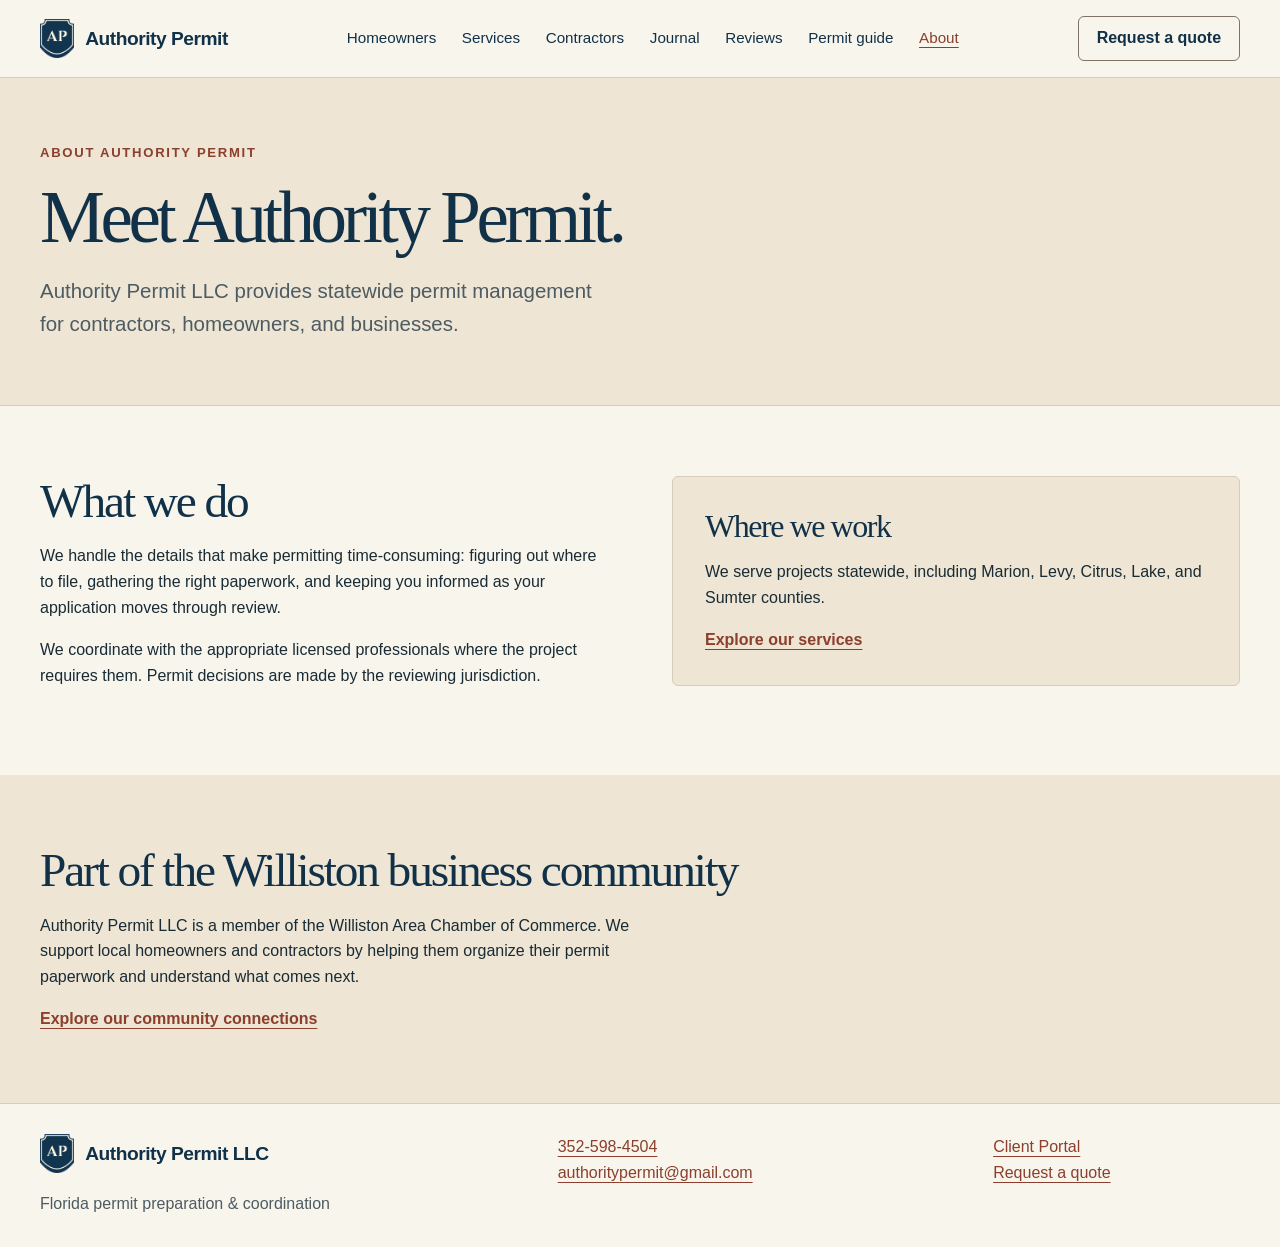
==== commit 7a82e953: "Add project imagery, permit journal, and community reviews page" ====
--- a/about.html
+++ b/about.html
@@ -1,11 +1,11 @@
 <!doctype html>
 <html lang="en"><head><meta charset="utf-8"><meta name="viewport" content="width=device-width,initial-scale=1">
 <title>About Authority Permit LLC | Authority Permit</title><meta name="description" content="Authority Permit coordinates Florida permit paperwork and review for contractors, businesses and homeowners."><link rel="canonical" href="https://authoritypermit.com/about.html">
-<link rel="icon" href="crest.png"><link rel="stylesheet" href="styles.css?v=paper"><script src="script.js?v=paper" defer></script></head>
-<body><a class="skip" href="#main">Skip to content</a><header><div class="wrap nav"><a href="index.html" class="brand"><img src="crest.png" width="34" height="39" alt=""><span>Authority Permit</span></a><nav aria-label="Main navigation"><a href="homeowners.html">Homeowners</a><a href="services.html">Services</a><a href="contractors.html">Contractors</a><a href="resources.html">Permit guide</a><a href="about.html" aria-current="page">About</a></nav><a class="button button-outline" href="contact.html">Request a quote</a></div></header>
+<link rel="icon" href="crest.png"><link rel="stylesheet" href="styles.css?v=journal"><script src="script.js?v=journal" defer></script></head>
+<body><a class="skip" href="#main">Skip to content</a><header><div class="wrap nav"><a href="index.html" class="brand"><img src="crest.png" width="34" height="39" alt=""><span>Authority Permit</span></a><nav aria-label="Main navigation"><a href="homeowners.html">Homeowners</a><a href="services.html">Services</a><a href="contractors.html">Contractors</a><a href="journal.html">Journal</a><a href="reviews.html">Reviews</a><a href="resources.html">Permit guide</a><a href="about.html" aria-current="page">About</a></nav><a class="button button-outline" href="contact.html">Request a quote</a></div></header>
 <main id="main"><section class="subhero"><div class="wrap"><p class="eyebrow">About Authority Permit</p><h1>Meet Authority Permit.</h1><p class="lead">Authority Permit LLC provides statewide permit management for contractors, homeowners, and businesses.</p></div></section>
 <section class="wrap section split"><div><h2>What we do</h2><p>We handle the details that make permitting time-consuming: figuring out where to file, gathering the right paperwork, and keeping you informed as your application moves through review.</p><p>We coordinate with the appropriate licensed professionals where the project requires them. Permit decisions are made by the reviewing jurisdiction.</p></div><div class="callout"><h2>Where we work</h2><p>We serve projects statewide, including Marion, Levy, Citrus, Lake, and Sumter counties.</p><a class="text-link" href="services.html">Explore our services</a></div></section><section class="soft"><div class="wrap section">
-  <h2>Your point of contact</h2><p><strong>Madilyn Ryan</strong>, Founder</p>
+  <h2>Part of the Williston business community</h2><p>Authority Permit LLC is a member of the Williston Area Chamber of Commerce. We support local homeowners and contractors by helping them organize their permit paperwork and understand what comes next.</p><a class="text-link" href="reviews.html#community">Explore our community connections</a>
 </div></section></main>
 <footer><div class="wrap foot"><div><a class="brand" href="index.html"><img src="crest.png" width="34" height="39" alt=""><span>Authority Permit LLC</span></a><p>Florida permit preparation &amp; coordination</p></div><div><a href="tel:+13525984504">352-598-4504</a><br><a href="mailto:authoritypermit@gmail.com">authoritypermit@gmail.com</a></div><div><a href="https://authoritypermit.base44.app">Client Portal</a><br><a href="contact.html">Request a quote</a></div></div></footer>
 </body></html>
--- a/styles.css
+++ b/styles.css
@@ -100,3 +100,34 @@
 }
 @media(max-width:410px) { .nav { gap:.75rem; } .nav>.button { padding-inline:.65rem; font-size:.89rem; } .nav .brand { font-size:1.07rem; } form .fields { grid-template-columns:1fr; gap:0; } }
 @media(prefers-reduced-motion:reduce) { html{scroll-behavior:auto} *,*::before,*::after{animation:none!important;transition:none!important} }
+
+/* Editorial imagery and journal */
+.project-gallery { border-bottom:1px solid var(--line); }
+.project-tiles { display:grid; grid-template-columns:repeat(5,minmax(0,1fr)); gap:1rem; }
+.project-tile { position:relative; isolation:isolate; overflow:hidden; display:block; border-radius:var(--radius); color:white; background:var(--navy); }
+.project-tile::after { content:""; position:absolute; z-index:0; inset:0; background:linear-gradient(transparent 45%,rgba(12,30,43,.95)); pointer-events:none; }
+.project-tile img { width:100%; aspect-ratio:1; object-fit:cover; transition:transform 500ms cubic-bezier(.2,.7,.3,1); }
+.project-tile span { position:absolute; z-index:1; inset:auto .75rem .65rem; color:white; font-weight:700; }
+.project-tile:hover img,.project-tile:focus-visible img { transform:scale(1.07); }
+.image-note { font-size:.875rem; color:var(--muted); margin:.55rem 0 0; }
+.journal-filters:not([hidden]) { display:flex; flex-wrap:wrap; gap:.55rem; }
+.filter { min-height:44px; padding:.55rem .85rem; border:1px solid var(--control); border-radius:var(--radius); background:transparent; color:var(--navy); font:650 1rem var(--body); cursor:pointer; }
+.filter[aria-pressed=true],.filter:hover { background:var(--navy); color:var(--white); }
+.journal-entry { display:grid; grid-template-columns:1fr; gap:1.5rem; padding:1.5rem 0; border-bottom:1px solid var(--line); scroll-margin-top:1rem; }
+.journal-entry[hidden] { display:none; }
+.journal-entry:has(img) { grid-template-columns:minmax(0,.65fr) minmax(0,1.35fr); align-items:start; }
+.journal-entry img { width:100%; aspect-ratio:4/3; object-fit:cover; border-radius:var(--radius); }
+.journal-entry h2 { font-size:clamp(1.8rem,3.2vw,2.65rem); }
+@media(max-width:1050px) { .nav nav { order:3; flex-basis:100%; } }
+@media(max-width:850px) { .project-tiles { grid-template-columns:repeat(3,minmax(0,1fr)); } }
+@media(max-width:600px) {
+ .project-tiles { grid-template-columns:repeat(2,minmax(0,1fr)); gap:.7rem; }
+ .journal-entry:has(img) { grid-template-columns:1fr; }
+}
+@media(prefers-reduced-motion:no-preference) {
+ .hero-copy { animation:editorial-enter 720ms cubic-bezier(.2,.7,.3,1) both; }
+ .hero-photo { animation:photo-enter 850ms cubic-bezier(.2,.7,.3,1) both; }
+ [data-reveal].is-visible { animation:editorial-enter 700ms cubic-bezier(.2,.7,.3,1) both; }
+ @keyframes editorial-enter { from { opacity:.45; transform:translateY(16px); } to { opacity:1; transform:none; } }
+ @keyframes photo-enter { from { opacity:.45; clip-path:inset(0 0 8% 0 round 6px); transform:translateY(12px); } to { opacity:1; clip-path:inset(0 0 0 0 round 6px); transform:none; } }
+}
